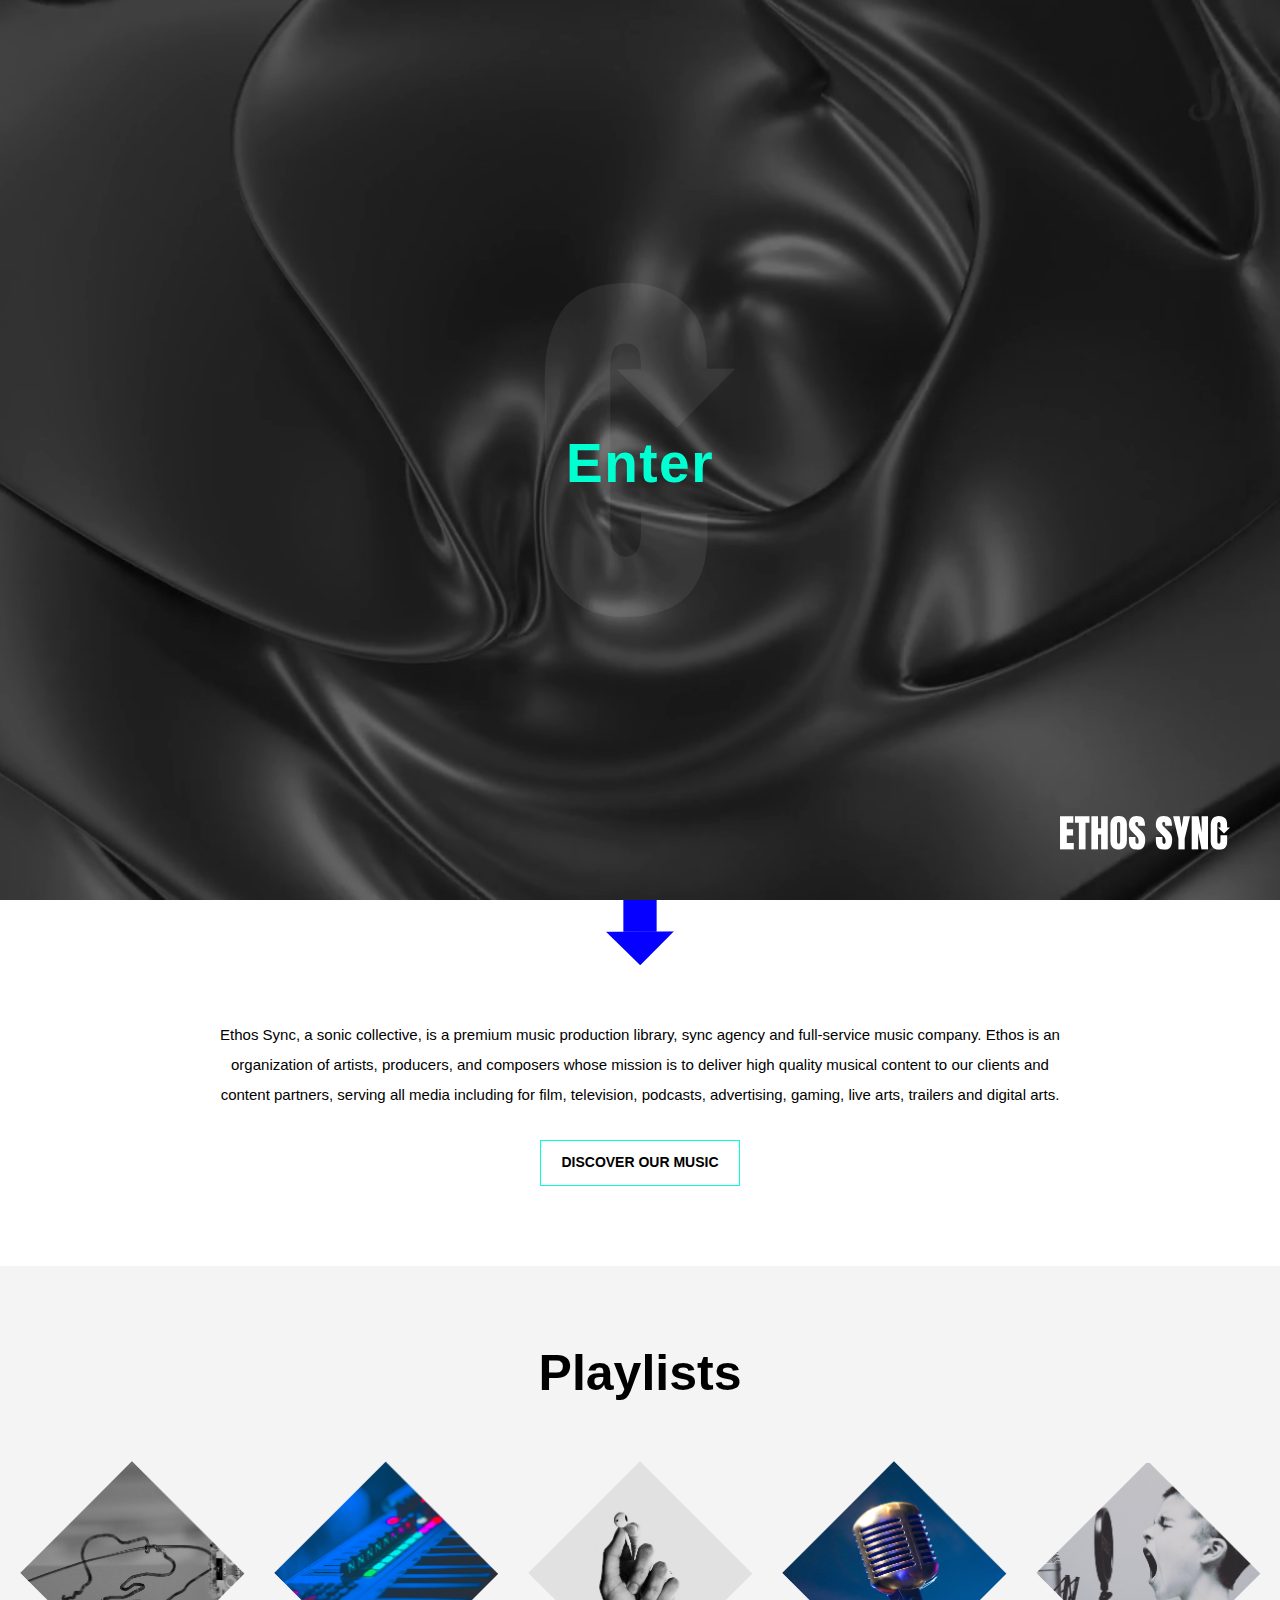
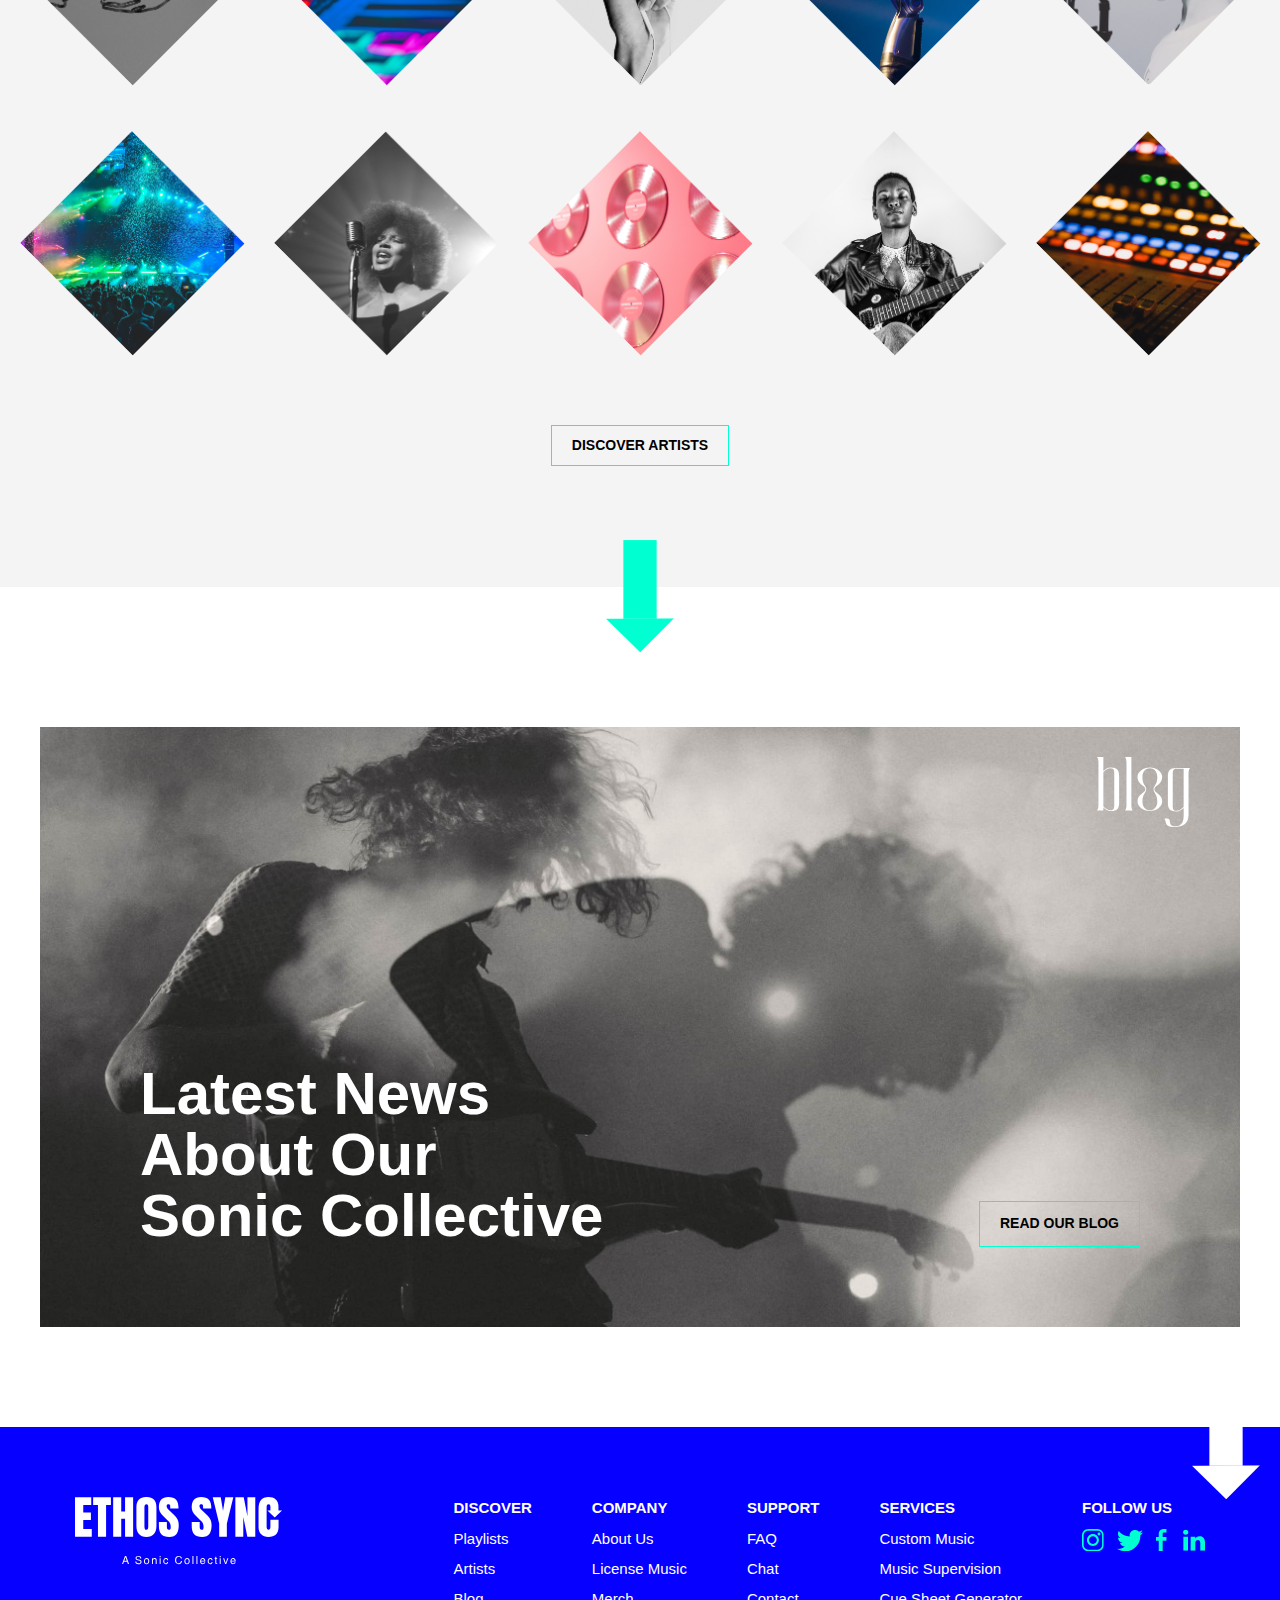
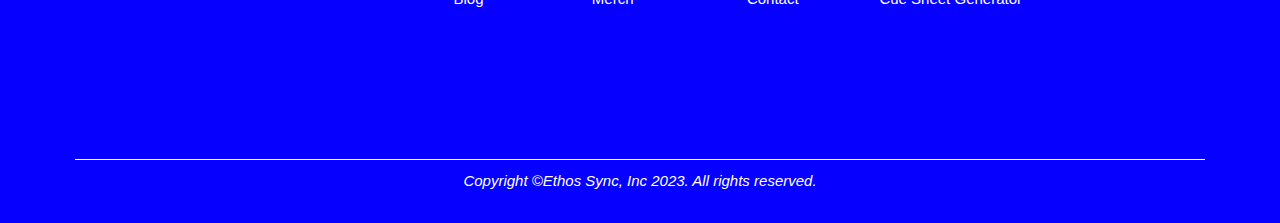
==== index.html @ 013b183b "links" ====
<!DOCTYPE html>
<html lang="en">
<head>
  <meta charset="UTF-8">
  <meta http-equiv="X-UA-Compatible" content="IE=edge">
  <meta name="viewport" content="width=device-width, initial-scale=1.0">
  <link rel="stylesheet" href="/styles/css/main.css">
  <title>Ethos Sync</title>
</head>
<body class="home">
  <div id="introOverlay" class="intro" >
    <video class="hero--bg" autoplay muted loop poster="/assets/img/enter.jpg">
      <source src="/assets/enter.mp4" type="video/mp4">
    </video>
    <div class="intro--inner">
      <svg width="191" height="334" viewBox="0 0 191 334" fill="none" xmlns="http://www.w3.org/2000/svg">
        <path d="M96.5338 248.855C96.5338 265.487 91.4174 273.704 81.1613 273.704C76.0449 273.704 72.2018 271.754 69.6553 267.831C67.0854 263.92 65.8004 257.548 65.8004 248.936V84.3444C65.8004 76.5216 66.8868 70.5559 69.0478 66.4356C71.2205 62.4313 75.5543 60.377 81.1613 60.377C86.7683 60.377 90.8333 62.234 93.0995 65.7624C95.354 69.2792 96.5455 75.8368 96.5455 85.2265V86.2828L72.2134 86.4685L131.998 145L161.499 115.293L191 85.5864L162.252 85.7953V77.1948C162.252 52.2524 154.87 33.0669 139.988 19.8471C125.094 6.65052 105.493 0 81.1613 0C53.1847 0 32.6958 8.31025 19.6011 24.8495C6.49477 41.3887 0 65.9597 0 98.5391V249.83C0 276.06 7.27741 296.604 21.7622 311.681V311.483C36.2469 326.456 55.4509 334 79.5843 334C135.245 334 163.023 306.504 163.023 251.501V230.5H96.5338V248.855Z" fill="white" fill-opacity="0.07"/>
        </svg>

      <button id="enter" role="button" tabindex="0">Enter</button>
    </div>
    <svg class="overlay--logo" width="523" height="104" viewBox="0 0 523 104" fill="none" xmlns="http://www.w3.org/2000/svg">
      <g clip-path="url(#clip0_8_4)">
      <path d="M523 35.0117L504.687 53.4918L486.13 35.2857" fill="white"/>
      <path d="M0 103.026V0.943848H41.0586V20.6722H20.8809V40.5223H40.2025V59.7635H20.8809V83.1757H42.3732V103.026H0Z" fill="white"/>
      <path d="M57.9956 103.026V20.5504H45.8279V0.943848H90.708V20.5504H78.5402V103.026H58.0262H57.9956Z" fill="white"/>
      <path d="M96.4249 103.026V0.943848H116.817V37.4169H126.477V0.943848H146.869V103.026H126.477V56.6886H116.817V103.026H96.4249Z" fill="white"/>
      <path d="M161.575 96.4497C157.264 91.4263 155.124 84.3326 155.124 75.2296V26.6089C155.124 17.8104 157.264 11.1734 161.575 6.69794C165.885 2.22253 172.153 -0.0303955 180.438 -0.0303955C188.723 -0.0303955 194.99 2.22253 199.301 6.69794C203.611 11.1734 205.751 17.8104 205.751 26.6089V75.2296C205.751 84.4239 203.611 91.5176 199.301 96.5106C194.99 101.504 188.723 104 180.438 104C172.153 104 165.885 101.473 161.575 96.4497ZM184.137 82.8408C184.779 81.2577 185.085 79.0352 185.085 76.1733V26.2741C185.085 24.0516 184.779 22.2553 184.198 20.8548C183.617 19.4544 182.394 18.7846 180.56 18.7846C177.136 18.7846 175.424 21.3724 175.424 26.5176V76.3256C175.424 79.2483 175.791 81.4708 176.494 82.993C177.197 84.5153 178.512 85.2459 180.438 85.2459C182.364 85.2459 183.495 84.4544 184.137 82.8712V82.8408Z" fill="white"/>
      <path d="M218.133 97.089C214.006 92.4918 211.927 85.0937 211.927 74.8642V64.8782H232.105V77.6042C232.105 82.6885 233.725 85.2155 236.996 85.2155C238.831 85.2155 240.115 84.6674 240.818 83.6019C241.521 82.5363 241.888 80.7401 241.888 78.1827C241.888 74.8642 241.49 72.0937 240.696 69.9321C239.901 67.74 238.892 65.9438 237.638 64.452C236.415 62.9906 234.184 60.7073 231.004 57.6323L222.169 48.8337C215.321 42.1663 211.896 34.7986 211.896 26.7307C211.896 18.0234 213.914 11.3864 217.919 6.81967C221.924 2.25293 227.794 0 235.529 0C244.762 0 251.396 2.4356 255.462 7.30679C259.528 12.178 261.546 19.8197 261.546 30.171H240.665L240.543 23.1686C240.543 21.829 240.176 20.7635 239.412 19.9719C238.647 19.1803 237.608 18.7845 236.263 18.7845C234.673 18.7845 233.481 19.2108 232.686 20.0937C231.891 20.9766 231.493 22.1639 231.493 23.6557C231.493 26.9742 233.389 30.4145 237.21 34.007L249.134 45.4239C251.916 48.103 254.239 50.6604 256.043 53.096C257.847 55.5316 259.345 58.363 260.445 61.6511C261.546 64.9391 262.127 68.8361 262.127 73.3419C262.127 83.4192 260.292 91.0304 256.593 96.2061C252.894 101.382 246.779 104 238.28 104C228.986 104 222.26 101.717 218.103 97.1194L218.133 97.089Z" fill="white"/>
      <path d="M301.076 97.089C296.949 92.4918 294.87 85.0937 294.87 74.8642V64.8782H315.047V77.6042C315.047 82.6885 316.668 85.2155 319.939 85.2155C321.773 85.2155 323.057 84.6674 323.76 83.6019C324.464 82.5363 324.831 80.7401 324.831 78.1827C324.831 74.8642 324.433 72.0937 323.638 69.9321C322.843 67.74 321.834 65.9438 320.581 64.452C319.358 62.9906 317.126 60.7073 313.947 57.6323L305.111 48.8337C298.263 42.1663 294.839 34.7986 294.839 26.7307C294.839 18.0234 296.857 11.3864 300.862 6.81967C304.867 2.25293 310.737 0 318.471 0C327.704 0 334.338 2.4356 338.405 7.30679C342.471 12.178 344.488 19.8197 344.488 30.171H323.608L323.485 23.1686C323.485 21.829 323.118 20.7635 322.354 19.9719C321.59 19.1803 320.55 18.7845 319.205 18.7845C317.615 18.7845 316.423 19.2108 315.628 20.0937C314.833 20.9766 314.436 22.1639 314.436 23.6557C314.436 26.9742 316.331 30.4145 320.153 34.007L332.076 45.4239C334.858 48.103 337.182 50.6604 338.985 53.096C340.789 55.5316 342.287 58.363 343.388 61.6511C344.488 64.9391 345.069 68.8361 345.069 73.3419C345.069 83.4192 343.235 91.0304 339.536 96.2061C335.837 101.382 329.722 104 321.223 104C311.929 104 305.203 101.717 301.045 97.1194L301.076 97.089Z" fill="white"/>
      <path d="M364.33 103.026V69.3841L347.974 0.943848H368.274L373.991 35.5293L379.708 0.943848H400.008L383.651 69.3841V103.026H364.33Z" fill="white"/>
      <path d="M405.144 103.026V0.943848H426.269L435.686 49.7776V0.943848H455.496V103.026H435.441L425.169 51.9087V103.026H405.113H405.144Z" fill="white"/>
      <path d="M470.477 96.9672C465.983 92.2787 463.72 85.8853 463.72 77.726V30.6581C463.72 20.5199 465.738 12.8782 469.804 7.73302C473.87 2.58782 480.229 0 488.912 0C496.463 0 502.547 2.07026 507.164 6.18033C511.78 10.2904 514.073 16.2576 514.073 24.0211V41.6183H493.681V26.5176C493.681 23.5949 493.314 21.555 492.611 20.459C491.908 19.363 490.655 18.7845 488.912 18.7845C487.169 18.7845 485.824 19.4239 485.152 20.6721C484.479 21.9508 484.143 23.808 484.143 26.2436V77.452C484.143 80.1312 484.54 82.1101 485.335 83.3279C486.13 84.5457 487.322 85.1546 488.912 85.1546C492.091 85.1546 493.681 82.5972 493.681 77.4216V59.0023H514.317V78.2436C514.317 95.3536 505.696 103.909 488.423 103.909C480.933 103.909 474.971 101.564 470.477 96.9063V96.9672Z" fill="white"/>
      </g>
      <defs>
      <clipPath id="clip0_8_4">
      <rect width="523" height="104" fill="white"/>
      </clipPath>
      </defs>
    </svg>
  </div>
  <header>
    <div class="header--inner">
      <div class="nav--wrap">
        <div class="nav--left">
          <div class="logo">
            <a href="/" class="home--link">
              <svg width="151" height="30" viewBox="0 0 151 30" fill="none" xmlns="http://www.w3.org/2000/svg">
                <g clip-path="url(#clip0_1_16)">
                <path d="M151 10.0995L145.713 15.4303L140.355 10.1785" fill="white"/>
                <path d="M0 29.7189V0.272217H11.8544V5.96308H6.0287V11.6891H11.6072V17.2394H6.0287V23.9929H12.2339V29.7189H0Z" fill="white"/>
                <path d="M16.7444 29.7189V5.92796H13.2314V0.272217H26.1891V5.92796H22.6761V29.7189H16.7533H16.7444Z" fill="white"/>
                <path d="M27.8397 29.7189V0.272217H33.7272V10.7933H36.5165V0.272217H42.4039V29.7189H36.5165V16.3524H33.7272V29.7189H27.8397Z" fill="white"/>
                <path d="M46.6496 27.822C45.405 26.3729 44.7872 24.3267 44.7872 21.7008V7.67564C44.7872 5.13758 45.405 3.22306 46.6496 1.93208C47.8942 0.641094 49.7037 -0.00878906 52.0958 -0.00878906C54.4878 -0.00878906 56.2973 0.641094 57.5419 1.93208C58.7865 3.22306 59.4043 5.13758 59.4043 7.67564V21.7008C59.4043 24.353 58.7865 26.3993 57.5419 27.8396C56.2973 29.2799 54.4878 30 52.0958 30C49.7037 30 47.8942 29.2711 46.6496 27.822ZM53.1638 23.8964C53.3492 23.4397 53.4374 22.7986 53.4374 21.9731V7.57903C53.4374 6.93793 53.3492 6.41978 53.1815 6.0158C53.0137 5.61182 52.6607 5.41861 52.1311 5.41861C51.1425 5.41861 50.6482 6.1651 50.6482 7.64929V22.017C50.6482 22.8601 50.7541 23.5012 50.9571 23.9403C51.1601 24.3794 51.5397 24.5902 52.0958 24.5902C52.6518 24.5902 52.9784 24.3618 53.1638 23.9051V23.8964Z" fill="white"/>
                <path d="M62.9792 28.0064C61.7876 26.6803 61.1874 24.5463 61.1874 21.5954V18.7149H67.013V22.3858C67.013 23.8525 67.4809 24.5814 68.4253 24.5814C68.9549 24.5814 69.3257 24.4233 69.5287 24.1159C69.7317 23.8085 69.8376 23.2904 69.8376 22.5527C69.8376 21.5954 69.7229 20.7963 69.4934 20.1727C69.2639 19.5404 68.9726 19.0222 68.6107 18.5919C68.2576 18.1704 67.6133 17.5117 66.6953 16.6247L64.1443 14.0867C62.1671 12.1634 61.1785 10.0381 61.1785 7.71077C61.1785 5.19906 61.7611 3.28454 62.9174 1.96721C64.0737 0.649883 65.7685 0 68.0016 0C70.6673 0 72.5827 0.702576 73.7567 2.10773C74.9307 3.51288 75.5132 5.71721 75.5132 8.70316H69.4845L69.4492 6.68326C69.4492 6.29684 69.3433 5.98946 69.1226 5.76112C68.902 5.53279 68.6019 5.41862 68.2135 5.41862C67.7545 5.41862 67.4102 5.54157 67.1808 5.79625C66.9513 6.05094 66.8365 6.39344 66.8365 6.82377C66.8365 7.78103 67.3838 8.77342 68.4871 9.80972L71.9296 13.103C72.7328 13.8759 73.4036 14.6136 73.9244 15.3162C74.4452 16.0187 74.8777 16.8355 75.1955 17.784C75.5132 18.7324 75.681 19.8566 75.681 21.1563C75.681 24.0632 75.1513 26.2588 74.0833 27.7518C73.0153 29.2447 71.2499 30 68.7961 30C66.1127 30 64.1708 29.3413 62.9704 28.0152L62.9792 28.0064Z" fill="white"/>
                <path d="M86.9263 28.0064C85.7347 26.6803 85.1344 24.5463 85.1344 21.5954V18.7149H90.9601V22.3858C90.9601 23.8525 91.4279 24.5814 92.3724 24.5814C92.902 24.5814 93.2727 24.4233 93.4758 24.1159C93.6788 23.8085 93.7847 23.2904 93.7847 22.5527C93.7847 21.5954 93.6699 20.7963 93.4404 20.1727C93.211 19.5404 92.9197 19.0222 92.5578 18.5919C92.2047 18.1704 91.5603 17.5117 90.6424 16.6247L88.0914 14.0867C86.1142 12.1634 85.1256 10.0381 85.1256 7.71077C85.1256 5.19906 85.7082 3.28454 86.8645 1.96721C88.0208 0.649883 89.7155 0 91.9487 0C94.6144 0 96.5298 0.702576 97.7038 2.10773C98.8778 3.51288 99.4603 5.71721 99.4603 8.70316H93.4316L93.3963 6.68326C93.3963 6.29684 93.2904 5.98946 93.0697 5.76112C92.8491 5.53279 92.5489 5.41862 92.1606 5.41862C91.7016 5.41862 91.3573 5.54157 91.1278 5.79625C90.8983 6.05094 90.7836 6.39344 90.7836 6.82377C90.7836 7.78103 91.3308 8.77342 92.4342 9.80972L95.8766 13.103C96.6799 13.8759 97.3507 14.6136 97.8715 15.3162C98.3923 16.0187 98.8248 16.8355 99.1426 17.784C99.4603 18.7324 99.628 19.8566 99.628 21.1563C99.628 24.0632 99.0984 26.2588 98.0304 27.7518C96.9623 29.2447 95.197 30 92.7431 30C90.0598 30 88.1179 29.3413 86.9174 28.0152L86.9263 28.0064Z" fill="white"/>
                <path d="M105.189 29.7189V20.0146L100.467 0.272217H106.328L107.978 10.2488L109.629 0.272217H115.49L110.767 20.0146V29.7189H105.189Z" fill="white"/>
                <path d="M116.973 29.7189V0.272217H123.072L125.791 14.3589V0.272217H131.51V29.7189H125.72L122.754 14.9736V29.7189H116.964H116.973Z" fill="white"/>
                <path d="M135.836 27.9713C134.538 26.6189 133.885 24.7746 133.885 22.421V8.84368C133.885 5.9192 134.467 3.71487 135.641 2.23068C136.815 0.746487 138.651 0 141.158 0C143.338 0 145.095 0.59719 146.428 1.78279C147.761 2.96838 148.423 4.6897 148.423 6.92916V12.0053H142.535V7.6493C142.535 6.80621 142.429 6.2178 142.226 5.90164C142.023 5.58548 141.661 5.41862 141.158 5.41862C140.655 5.41862 140.267 5.60304 140.072 5.96311C139.878 6.33197 139.781 6.86768 139.781 7.57026V22.3419C139.781 23.1148 139.896 23.6856 140.125 24.0369C140.355 24.3882 140.699 24.5638 141.158 24.5638C142.076 24.5638 142.535 23.8261 142.535 22.3331V17.0199H148.493V22.5703C148.493 27.5059 146.004 29.9737 141.017 29.9737C138.854 29.9737 137.133 29.2974 135.836 27.9537V27.9713Z" fill="white"/>
                </g>
                <defs>
                <clipPath id="clip0_1_16">
                <rect width="151" height="30" fill="white"/>
                </clipPath>
                </defs>
              </svg>
            </a>
              
          </div>
          <div class="nav--items">
            <ul>
              <li>
                <a href="javascript:void(0)" class="nav--search">
                  <svg width="14" height="15" viewBox="0 0 14 15" fill="none" xmlns="http://www.w3.org/2000/svg">
                    <circle cx="5.12263" cy="5.12263" r="4.62263" stroke="#00FFD1" stroke-linecap="round"/>
                    <path d="M13.0679 13.9228C13.2603 14.1209 13.5768 14.1254 13.7749 13.933C13.973 13.7406 13.9775 13.424 13.7851 13.226L13.0679 13.9228ZM8.02385 8.73085L13.0679 13.9228L13.7851 13.226L8.7411 8.03404L8.02385 8.73085Z" fill="#00FFD1"/>
                  </svg>  
                  Search Music
                </a>
              </li>
              <li>
                <a href="/about.html" >What We Do</a>
              </li>
              <li>
                <a href="/">License</a>
              </li>
            </ul>
        </div>

        </div>
        <div class="nav-right">
          <div class="nav--items">
            <ul>
              <li>
                <a href="/">Blog</a>
              </li>
              <li>
                <a href="/">Contact</a>
              </li>
              <li>
                <a href="/" class="btn--outline">Login / Register</a>
              </li>
            </ul>
          </div>
        </div>
      </div>
    </div>
  </header>
  <main>
    <section class="hero--container">
      <div class="hero--inner">
        <!-- <div class="hero--bg" style="background: url('/assets/img/hero.jpg');"></div> -->
        <video id="heroBg"class="hero--bg" autoplay muted loop poster="/assets/img/hero.jpg">
          <source src="/assets/homepage.mp4" type="video/mp4">
        </video>
        <div class="hero--content">
          <div class="hc--center">
            <h1>
              <svg width="753" height="146" viewBox="0 0 753 146" fill="none" xmlns="http://www.w3.org/2000/svg">
                <g clip-path="url(#clip0_1_27)">
                <path d="M753 49.151L726.634 75.0942L699.915 49.5357" fill="#00FFD1"/>
                <path d="M0 144.632V1.32495H59.1149V29.0205H30.0637V56.887H57.8824V83.8987H30.0637V116.766H61.0077V144.632H0Z" fill="#00FFD1"/>
                <path d="M83.5004 144.632V28.8495H65.9816V1.32495H130.599V28.8495H113.08V144.632H83.5444H83.5004Z" fill="#00FFD1"/>
                <path d="M138.83 144.632V1.32495H168.189V52.5275H182.099V1.32495H211.458V144.632H182.099V79.582H168.189V144.632H138.83Z" fill="#00FFD1"/>
                <path d="M232.63 135.4C226.424 128.348 223.343 118.39 223.343 105.611V37.3548C223.343 25.0029 226.424 15.6856 232.63 9.40283C238.837 3.12004 247.86 -0.0427246 259.789 -0.0427246C271.717 -0.0427246 280.741 3.12004 286.947 9.40283C293.154 15.6856 296.235 25.0029 296.235 37.3548V105.611C296.235 118.518 293.154 128.477 286.947 135.486C280.741 142.495 271.717 146 259.789 146C247.86 146 238.837 142.453 232.63 135.4ZM265.115 116.296C266.039 114.073 266.479 110.953 266.479 106.936V36.8847C266.479 33.7647 266.039 31.243 265.203 29.2769C264.366 27.3109 262.606 26.3706 259.965 26.3706C255.035 26.3706 252.57 30.0035 252.57 37.2266V107.149C252.57 111.252 253.098 114.372 254.111 116.509C255.123 118.646 257.016 119.672 259.789 119.672C262.562 119.672 264.19 118.561 265.115 116.338V116.296Z" fill="#00FFD1"/>
                <path d="M314.062 136.298C308.119 129.844 305.126 119.458 305.126 105.098V91.079H334.178V108.944C334.178 116.082 336.51 119.629 341.22 119.629C343.861 119.629 345.71 118.86 346.722 117.364C347.735 115.868 348.263 113.347 348.263 109.756C348.263 105.098 347.691 101.208 346.546 98.1739C345.402 95.0966 343.949 92.5749 342.145 90.4807C340.384 88.4292 337.171 85.2237 332.593 80.9069L319.872 68.555C310.012 59.195 305.082 48.8519 305.082 37.5258C305.082 25.3021 307.987 15.9848 313.754 9.57377C319.52 3.16276 327.971 0 339.107 0C352.401 0 361.952 3.4192 367.807 10.2576C373.661 17.096 376.566 27.8238 376.566 42.3554H346.502L346.326 32.5252C346.326 30.6446 345.798 29.1487 344.698 28.0375C343.597 26.9262 342.101 26.3706 340.164 26.3706C337.875 26.3706 336.158 26.969 335.014 28.2084C333.869 29.4479 333.297 31.1148 333.297 33.209C333.297 37.8677 336.026 42.6973 341.528 47.7406L358.695 63.7682C362.701 67.5293 366.046 71.1194 368.643 74.5387C371.24 77.9579 373.397 81.9327 374.981 86.5486C376.566 91.1645 377.402 96.6353 377.402 102.961C377.402 117.108 374.761 127.793 369.435 135.059C364.109 142.324 355.306 146 343.069 146C329.688 146 320.004 142.795 314.018 136.341L314.062 136.298Z" fill="#00FFD1"/>
                <path d="M433.48 136.298C427.538 129.844 424.545 119.458 424.545 105.098V91.079H453.596V108.944C453.596 116.082 455.929 119.629 460.639 119.629C463.28 119.629 465.128 118.86 466.141 117.364C467.153 115.868 467.681 113.347 467.681 109.756C467.681 105.098 467.109 101.208 465.965 98.1739C464.82 95.0966 463.368 92.5749 461.563 90.4807C459.802 88.4292 456.589 85.2237 452.011 80.9069L439.29 68.555C429.43 59.195 424.501 48.8519 424.501 37.5258C424.501 25.3021 427.406 15.9848 433.172 9.57377C438.938 3.16276 447.389 0 458.526 0C471.819 0 481.371 3.4192 487.225 10.2576C493.079 17.096 495.984 27.8238 495.984 42.3554H465.921L465.745 32.5252C465.745 30.6446 465.216 29.1487 464.116 28.0375C463.016 26.9262 461.519 26.3706 459.582 26.3706C457.293 26.3706 455.577 26.969 454.432 28.2084C453.288 29.4479 452.716 31.1148 452.716 33.209C452.716 37.8677 455.445 42.6973 460.947 47.7406L478.113 63.7682C482.119 67.5293 485.464 71.1194 488.061 74.5387C490.658 77.9579 492.815 81.9327 494.4 86.5486C495.984 91.1645 496.821 96.6353 496.821 102.961C496.821 117.108 494.18 127.793 488.854 135.059C483.527 142.324 474.724 146 462.487 146C449.106 146 439.422 142.795 433.436 136.341L433.48 136.298Z" fill="#00FFD1"/>
                <path d="M524.551 144.632V97.4046L501.002 1.32495H530.23L538.461 49.8777L546.692 1.32495H575.919L552.37 97.4046V144.632H524.551Z" fill="#00FFD1"/>
                <path d="M583.314 144.632V1.32495H613.73L627.287 69.88V1.32495H655.81V144.632H626.935L612.145 72.8718V144.632H583.27H583.314Z" fill="#00FFD1"/>
                <path d="M677.379 136.127C670.908 129.545 667.651 120.57 667.651 109.115V43.0392C667.651 28.8068 670.556 18.079 676.41 10.856C682.264 3.6329 691.42 0 703.921 0C714.793 0 723.552 2.90632 730.199 8.67623C736.846 14.4461 740.147 22.8232 740.147 33.7219V58.4256H710.787V37.2266C710.787 33.1235 710.259 30.26 709.247 28.7213C708.235 27.1827 706.43 26.3706 703.921 26.3706C701.412 26.3706 699.475 27.2681 698.507 29.0205C697.538 30.8156 697.054 33.4227 697.054 36.8419V108.731C697.054 112.492 697.626 115.27 698.771 116.98C699.915 118.689 701.632 119.544 703.921 119.544C708.499 119.544 710.787 115.954 710.787 108.688V82.8302H740.499V109.842C740.499 133.862 728.086 145.872 703.217 145.872C692.432 145.872 683.849 142.581 677.379 136.042V136.127Z" fill="#00FFD1"/>
                </g>
                <defs>
                <clipPath id="clip0_1_27">
                <rect width="753" height="146" fill="white"/>
                </clipPath>
                </defs>
                </svg>
            </h1>
              <div class="subtitle">
                <p>A Sonic Collective</p>
              </div>


          </div>
          <div class="hc--btns">
            <a href="javascript:void(0)" class="btn--outline">Login</a>
            <a href="javascript:void(0)" class="btn--outline">Register</a>
            <a href="/discover.html" class="btn--outline">Browse</a>
          </div>
          <div class="arrow--down">
            <svg width="68" height="113" viewBox="0 0 68 113" fill="none" xmlns="http://www.w3.org/2000/svg">
              <g clip-path="url(#clip0_1_66)">
              <path d="M68 78.2244L34.231 112.224L-8.01943e-05 78.7141" fill="#0500FF"/>
              </g>
              <rect x="50.6383" y="78.8034" width="33.2766" height="78.7287" transform="rotate(-180 50.6383 78.8034)" fill="#0500FF"/>
              <defs>
              <clipPath id="clip0_1_66">
              <rect width="68.0001" height="34" fill="white" transform="translate(-8.01086e-05 78.2244)"/>
              </clipPath>
              </defs>
            </svg>
              
          </div>
            
        </div>
      </div>
    </section>
    <section class="h--intro">
      <div class="intro--wrap">
        <p>Ethos Sync, a sonic collective, is a premium music production library, sync agency and full-service music company. Ethos is an organization of artists, producers, and composers whose mission is to deliver high quality musical content to our clients and content partners, serving all media including for film, television, podcasts, advertising, gaming, live arts, trailers and digital arts.</p>
        <a href="/discover.html" class="btn--blk">Discover Our Music</a>
      </div>
    </section>
    <section class="h--playlist">
      <div class="playlist--wrap">
        <h2>
          Playlists
        </h2>
        <div class="pl--picker">
          <div class="picker--inner">

            <div class="pl--card">
              <div class="pl--clip" style="background-image: url('/assets/img/playlist-covers/pl--cover-1.png');">
              </div>
              <a href="javascript:void(0)" class="overlay--link">
                <div class="overlay">
                  <div class="overlay-content">
                    <h3>Acoustic</h3>
                  </div>
                </div>
              </a>
            </div>

            <div class="pl--card">
              <div class="pl--clip" style="background-image: url('/assets/img/playlist-covers/pl--cover-2.png');">
              </div>
              <a href="javascript:void(0)" class="overlay--link">
                <div class="overlay">
                  <div class="overlay-content">
                    <h3>Brands & Advertising</h3>
                  </div>
                </div>
              </a>
            </div>

            <div class="pl--card">
              <div class="pl--clip" style="background-image: url('/assets/img/playlist-covers/pl--cover-3.png');">
              </div>
              <a href="javascript:void(0)" class="overlay--link">
                <div class="overlay">
                  <div class="overlay-content">
                    <h3>Latin</h3>
                  </div>
                </div>
              </a>
            </div>

            <div class="pl--card">
              <div class="pl--clip" style="background-image: url('/assets/img/playlist-covers/pl--cover-4.png');">
              </div>
              <a href="javascript:void(0)" class="overlay--link">
                <div class="overlay">
                  <div class="overlay-content">
                    <h3>Hip-Hop</h3>
                  </div>
                </div>
              </a>
            </div>

            <div class="pl--card">
              <div class="pl--clip" style="background-image: url('/assets/img/playlist-covers/pl--cover-5.png');">
              </div>
              <a href="javascript:void(0)" class="overlay--link">
                <div class="overlay">
                  <div class="overlay-content">
                    <h3>Americana</h3>
                  </div>
                </div>
              </a>
            </div>

            <div class="pl--card">
              <div class="pl--clip" style="background-image: url('/assets/img/playlist-covers/pl--cover-6.png');">
              </div>
              <a href="javascript:void(0)" class="overlay--link">
                <div class="overlay">
                  <div class="overlay-content">
                    <h3>Pop Vocal</h3>
                  </div>
                </div>
              </a>
            </div>

            <div class="pl--card">
              <div class="pl--clip" style="background-image: url('/assets/img/playlist-covers/pl--cover-7.png');">
              </div>
              <a href="javascript:void(0)" class="overlay--link">
                <div class="overlay">
                  <div class="overlay-content">
                    <h3>Ambient</h3>
                  </div>
                </div>
              </a>
            </div>

            <div class="pl--card">
              <div class="pl--clip" style="background-image: url('/assets/img/playlist-covers/pl--cover-8.png');">
              </div>
              <a href="javascript:void(0)" class="overlay--link">
                <div class="overlay">
                  <div class="overlay-content">
                    <h3>Indie Folk</h3>
                  </div>
                </div>
              </a>
            </div>

            <div class="pl--card">
              <div class="pl--clip" style="background-image: url('/assets/img/playlist-covers/pl--cover-9.png');">
              </div>
              <a href="javascript:void(0)" class="overlay--link">
                <div class="overlay">
                  <div class="overlay-content">
                    <h3>Caribbean Contemporary</h3>
                  </div>
                </div>
              </a>
            </div>

            <div class="pl--card">
              <div class="pl--clip" style="background-image: url('/assets/img/playlist-covers/pl--cover-10.png');">
              </div>
              <a href="javascript:void(0)" class="overlay--link">
                <div class="overlay">
                  <div class="overlay-content">
                    <h3>Life Is Good Music</h3>
                  </div>
                </div>
              </a>
            </div>

          </div>
        </div>
        <div class="pl--browse">
          <a href="/discover.html" class="btn--blk">Discover Artists</a>
        </div>
      </div>
      <div class="arrow--down">
        <svg width="68" height="113" viewBox="0 0 68 113" fill="none" xmlns="http://www.w3.org/2000/svg">
          <g clip-path="url(#clip0_1_71)">
          <path d="M68 78.2244L34.231 112.224L-8.01943e-05 78.7141" fill="#00FFD1"/>
          </g>
          <rect x="50.6383" y="78.8034" width="33.2766" height="78.7287" transform="rotate(-180 50.6383 78.8034)" fill="#00FFD1"/>
          <defs>
          <clipPath id="clip0_1_71">
          <rect width="68.0001" height="34" fill="white" transform="translate(-8.01086e-05 78.2244)"/>
          </clipPath>
          </defs>
        </svg>
      </div>
        
    </section>
    <section class="h--blog">

    
        <div class="blog--container" style="background: url(/assets/img/blog.jpg);">
          <svg class="blog--motif" width="93" height="70" viewBox="0 0 93 70" fill="none" xmlns="http://www.w3.org/2000/svg">
            <g clip-path="url(#clip0_1_121)">
            <path d="M22.1387 19.2423V45.3799C22.1387 50.8609 20.5636 54.0728 13.5864 54.0728C10.878 54.0728 8.22839 52.2458 6.35897 50.5662V53.6014H0C1.32479 52.5258 1.45726 48.6066 1.45726 47.531V6.0703C1.45726 4.99474 1.32479 1.07556 0 0H6.35897V14.0707C8.22839 12.3763 10.878 10.5641 13.5864 10.5641C20.5636 10.5641 22.1387 13.776 22.1387 19.257V19.2423ZM17.2517 47.0006V17.6363C17.2517 14.1444 17.3989 11.345 13.5864 11.345C10.7749 11.345 8.11064 13.4224 6.35897 15.1758V49.4464C8.11064 51.1998 10.7896 53.2919 13.5864 53.2919C17.3841 53.2919 17.2517 50.5073 17.2517 47.0006Z" fill="white"/>
            <path d="M29.4838 47.531V6.0703C29.4838 4.99474 29.3513 1.07556 28.0118 0H34.3708V47.531C34.3708 49.7706 34.5033 52.5258 35.8281 53.6013H28.0118C29.3366 52.5258 29.4838 48.6066 29.4838 47.531Z" fill="white"/>
            <path d="M65.1942 44.5843C65.1942 49.9179 59.2327 54.0728 52.859 54.0728C46.4853 54.0728 40.5237 49.9179 40.5237 44.5843C40.5237 36.4955 48.4136 36.3776 48.4136 32.3111C48.4136 28.2446 40.5237 28.112 40.5237 20.0379C40.5237 14.7043 46.4853 10.5494 52.859 10.5494C59.2327 10.5494 65.1942 14.7043 65.1942 20.0379C65.1942 28.1267 57.3044 28.2446 57.3044 32.3111C57.3044 36.3776 65.1942 36.4955 65.1942 44.5843ZM60.3072 44.7317C60.3072 36.3776 56.5242 36.4808 56.5242 32.3111C56.5242 28.1415 60.3072 28.3919 60.3072 19.8906C60.3072 14.7043 56.8775 11.3303 52.859 11.3303C48.8405 11.3303 45.4107 14.7043 45.4107 19.8906C45.4107 28.0236 49.1937 28.1267 49.1937 32.3111C49.1937 36.4955 45.4107 36.5692 45.4107 44.7317C45.4107 49.9179 48.8405 53.292 52.859 53.292C56.8775 53.292 60.3072 49.9179 60.3072 44.7317Z" fill="white"/>
            <path d="M93 11.0355C91.6752 12.1111 91.5427 16.0303 91.5427 17.1058V58.1099C91.5427 66.788 85.6989 70 77.706 70C66.1362 70 69.8162 63.3551 67.2402 61.4249H70.3903C71.5384 61.4249 72.5247 62.2648 72.7013 63.3993C73.0987 66.0661 73.084 69.2044 78.2654 69.2044C83.4468 69.2044 86.6557 66.6996 86.6557 58.2867C86.6557 57.5794 86.6557 54.8832 86.6557 51.1113C84.7863 52.7762 82.1073 54.5443 79.4283 54.5443C72.4511 54.5443 70.876 51.3323 70.876 45.8514V19.7137C70.876 14.2622 72.4363 11.0503 79.34 11.0208H93.0147L93 11.0355ZM86.641 11.8312H79.4135C75.6158 11.8312 75.7483 14.6158 75.7483 18.1225V47.4868C75.7483 50.9787 75.6011 53.7781 79.4135 53.7781C82.1809 53.7781 84.8893 51.7596 86.641 50.021C86.641 36.8785 86.641 12.9215 86.641 11.8312Z" fill="white"/>
            </g>
            <defs>
            <clipPath id="clip0_1_121">
            <rect width="93" height="70" fill="white"/>
            </clipPath>
            </defs>
          </svg>
            
          <div class="blog--inner">
            <h2>Latest News About Our Sonic Collective</h2>
            <a href="javascript:void(0)" class="btn--blk">Read Our Blog</a>

          </div>
        </div>

    </section>
  </main>
  <footer>
    <div class="footer--inner">

      <svg class="arrow--down__white" width="68" height="113" viewBox="0 0 68 113" fill="none" xmlns="http://www.w3.org/2000/svg">
        <g clip-path="url(#clip0_1_117)">
        <path d="M68 78.2245L34.2311 112.225L-6.11208e-05 78.7141" fill="white"/>
        </g>
        <rect x="50.6383" y="78.8035" width="33.2766" height="78.7287" transform="rotate(-180 50.6383 78.8035)" fill="white"/>
        <defs>
        <clipPath id="clip0_1_117">
        <rect width="68.0001" height="34" fill="white" transform="translate(-6.10352e-05 78.2245)"/>
        </clipPath>
        </defs>
      </svg>

      <div class="logo">
        <a href="/" class="f--logo">
          <svg width="207" height="71" viewBox="0 0 207 71" fill="none" xmlns="http://www.w3.org/2000/svg">
            <g clip-path="url(#clip0_47_5)">
            <path d="M207 13.4661L199.752 20.5738L192.407 13.5715" fill="white"/>
            <path d="M0 39.6253V0.363037H16.2507V7.95086H8.26451V15.5855H15.9119V22.986H8.26451V31.9907H16.771V39.6253H0Z" fill="white"/>
            <path d="M22.9543 39.6253V7.90402H18.1384V0.363037H35.9016V7.90402H31.0857V39.6253H22.9664H22.9543Z" fill="white"/>
            <path d="M38.1644 39.6253V0.363037H46.2353V14.3911H50.059V0.363037H58.1299V39.6253H50.059V21.8033H46.2353V39.6253H38.1644Z" fill="white"/>
            <path d="M63.9501 37.096C62.244 35.1639 61.397 32.4356 61.397 28.9344V10.2342C61.397 6.85011 62.244 4.29741 63.9501 2.5761C65.6563 0.854792 68.1368 -0.0117188 71.416 -0.0117188C74.6952 -0.0117188 77.1758 0.854792 78.8819 2.5761C80.5881 4.29741 81.4351 6.85011 81.4351 10.2342V28.9344C81.4351 32.4707 80.5881 35.1991 78.8819 37.1194C77.1758 39.0398 74.6952 40 71.416 40C68.1368 40 65.6563 39.0281 63.9501 37.096ZM72.8802 31.8618C73.1343 31.2529 73.2553 30.3981 73.2553 29.2974V10.1054C73.2553 9.25058 73.1343 8.55971 72.9044 8.02107C72.6745 7.48243 72.1904 7.22482 71.4644 7.22482C70.1092 7.22482 69.4316 8.22013 69.4316 10.1991V29.356C69.4316 30.4801 69.5768 31.3349 69.8551 31.9204C70.1334 32.5058 70.6537 32.7869 71.416 32.7869C72.1783 32.7869 72.6261 32.4824 72.8802 31.8735V31.8618Z" fill="white"/>
            <path d="M86.3357 37.3419C84.7022 35.5738 83.8794 32.7283 83.8794 28.7939V24.9532H91.8656V29.8478C91.8656 31.8033 92.5069 32.7752 93.8016 32.7752C94.5276 32.7752 95.0358 32.5644 95.3141 32.1546C95.5924 31.7447 95.7377 31.0539 95.7377 30.0703C95.7377 28.7939 95.5804 27.7283 95.2657 26.897C94.9511 26.0539 94.5518 25.363 94.0557 24.7892C93.5717 24.2272 92.6884 23.3489 91.4299 22.1663L87.933 18.7822C85.2225 16.2178 83.8672 13.3841 83.8672 10.281C83.8672 6.93208 84.6659 4.37939 86.251 2.62295C87.8362 0.866511 90.1594 0 93.2208 0C96.8751 0 99.5008 0.936768 101.11 2.8103C102.72 4.68384 103.518 7.62295 103.518 11.6042H95.2536L95.2052 8.91101C95.2052 8.39578 95.06 7.98595 94.7575 7.6815C94.455 7.37705 94.0436 7.22482 93.5112 7.22482C92.882 7.22482 92.4101 7.38876 92.0955 7.72834C91.7809 8.06792 91.6236 8.52459 91.6236 9.09836C91.6236 10.3747 92.3738 11.6979 93.8863 13.0796L98.6054 17.4707C99.7066 18.5012 100.626 19.4848 101.34 20.4215C102.054 21.3583 102.647 22.4473 103.083 23.7119C103.518 24.9766 103.748 26.4754 103.748 28.2084C103.748 32.0843 103.022 35.0117 101.558 37.0023C100.094 38.993 97.6737 40 94.3098 40C90.6313 40 87.9693 39.1218 86.3236 37.3536L86.3357 37.3419Z" fill="white"/>
            <path d="M119.164 37.3419C117.53 35.5738 116.707 32.7283 116.707 28.7939V24.9532H124.694V29.8478C124.694 31.8033 125.335 32.7752 126.63 32.7752C127.356 32.7752 127.864 32.5644 128.142 32.1546C128.421 31.7447 128.566 31.0539 128.566 30.0703C128.566 28.7939 128.408 27.7283 128.094 26.897C127.779 26.0539 127.38 25.363 126.884 24.7892C126.4 24.2272 125.516 23.3489 124.258 22.1663L120.761 18.7822C118.051 16.2178 116.695 13.3841 116.695 10.281C116.695 6.93208 117.494 4.37939 119.079 2.62295C120.664 0.866511 122.988 0 126.049 0C129.703 0 132.329 0.936768 133.938 2.8103C135.548 4.68384 136.346 7.62295 136.346 11.6042H128.082L128.033 8.91101C128.033 8.39578 127.888 7.98595 127.586 7.6815C127.283 7.37705 126.872 7.22482 126.339 7.22482C125.71 7.22482 125.238 7.38876 124.924 7.72834C124.609 8.06792 124.452 8.52459 124.452 9.09836C124.452 10.3747 125.202 11.6979 126.714 13.0796L131.434 17.4707C132.535 18.5012 133.454 19.4848 134.168 20.4215C134.882 21.3583 135.475 22.4473 135.911 23.7119C136.346 24.9766 136.576 26.4754 136.576 28.2084C136.576 32.0843 135.85 35.0117 134.386 37.0023C132.922 38.993 130.502 40 127.138 40C123.459 40 120.797 39.1218 119.152 37.3536L119.164 37.3419Z" fill="white"/>
            <path d="M144.199 39.6253V26.6862L137.726 0.363037H145.76L148.023 13.6651L150.286 0.363037H158.32L151.847 26.6862V39.6253H144.199Z" fill="white"/>
            <path d="M160.353 39.6253V0.363037H168.715L172.441 19.1452V0.363037H180.283V39.6253H172.345L168.279 19.9649V39.6253H160.341H160.353Z" fill="white"/>
            <path d="M186.212 37.2951C184.433 35.4918 183.537 33.0328 183.537 29.8946V11.7916C183.537 7.89227 184.336 4.95316 185.945 2.97424C187.555 0.995316 190.072 0 193.508 0C196.497 0 198.905 0.796253 200.732 2.37705C202.559 3.95785 203.467 6.25293 203.467 9.23888V16.007H195.396V10.1991C195.396 9.07494 195.251 8.2904 194.972 7.86885C194.694 7.44731 194.198 7.22482 193.508 7.22482C192.818 7.22482 192.286 7.47073 192.02 7.95082C191.754 8.44262 191.62 9.15691 191.62 10.0937V29.7892C191.62 30.8197 191.778 31.5808 192.092 32.0492C192.407 32.5176 192.879 32.7518 193.508 32.7518C194.767 32.7518 195.396 31.7682 195.396 29.7775V22.6932H203.563V30.0937C203.563 36.6745 200.151 39.9649 193.315 39.9649C190.35 39.9649 187.99 39.0632 186.212 37.2717V37.2951Z" fill="white"/>
            </g>
            <path d="M51.7386 63.7666L50.5409 60.2808L49.2679 63.7666H51.7386ZM49.9823 59.1099H51.1908L54.0536 67H52.8827L52.0824 64.6367H48.9618L48.1078 67H47.0121L49.9823 59.1099ZM61.2639 64.4541C61.289 64.9017 61.3946 65.2651 61.5808 65.5444C61.9353 66.0672 62.5601 66.3286 63.4553 66.3286C63.8564 66.3286 64.2216 66.2713 64.551 66.1567C65.1884 65.9347 65.5071 65.5373 65.5071 64.9644C65.5071 64.5347 65.3728 64.2285 65.1043 64.0459C64.8321 63.8669 64.406 63.7111 63.8259 63.5786L62.7571 63.3369C62.0588 63.1794 61.5647 63.0057 61.2747 62.8159C60.7734 62.4865 60.5227 61.9941 60.5227 61.3389C60.5227 60.6299 60.768 60.048 61.2586 59.5933C61.7491 59.1385 62.4438 58.9111 63.3425 58.9111C64.1697 58.9111 64.8715 59.1117 65.448 59.5127C66.0281 59.9102 66.3181 60.5475 66.3181 61.4248H65.3137C65.26 61.0023 65.1454 60.6782 64.97 60.4526C64.6441 60.0409 64.0909 59.835 63.3103 59.835C62.6801 59.835 62.2271 59.9674 61.9514 60.2324C61.6757 60.4974 61.5378 60.8053 61.5378 61.1562C61.5378 61.543 61.699 61.8258 62.0212 62.0049C62.2325 62.1195 62.7105 62.2627 63.4553 62.4346L64.5618 62.687C65.0953 62.8088 65.5071 62.9753 65.7971 63.1865C66.2984 63.5553 66.5491 64.0907 66.5491 64.7925C66.5491 65.6662 66.2304 66.291 65.593 66.667C64.9592 67.043 64.2216 67.231 63.3801 67.231C62.399 67.231 61.6309 66.9803 61.0759 66.479C60.5209 65.9813 60.2488 65.3063 60.2595 64.4541H61.2639ZM71.5964 66.377C72.2374 66.377 72.676 66.1353 72.9123 65.6519C73.1522 65.1649 73.2722 64.6242 73.2722 64.0298C73.2722 63.4927 73.1862 63.0558 73.0144 62.7192C72.7422 62.1893 72.2732 61.9243 71.6071 61.9243C71.0163 61.9243 70.5866 62.1499 70.3181 62.6011C70.0495 63.0522 69.9153 63.5965 69.9153 64.2339C69.9153 64.8462 70.0495 65.3564 70.3181 65.7646C70.5866 66.1729 71.0127 66.377 71.5964 66.377ZM71.634 61.0811C72.3752 61.0811 73.0018 61.3281 73.5139 61.8223C74.0259 62.3164 74.282 63.0433 74.282 64.0029C74.282 64.9303 74.0564 65.6966 73.6052 66.3018C73.154 66.9069 72.454 67.2095 71.5051 67.2095C70.7138 67.2095 70.0853 66.9427 69.6198 66.4092C69.1543 65.8721 68.9216 65.1523 68.9216 64.25C68.9216 63.2832 69.1669 62.5133 69.6574 61.9404C70.148 61.3675 70.8069 61.0811 71.634 61.0811ZM76.9767 61.2476H77.8952V62.064C78.1673 61.7274 78.4556 61.4857 78.7599 61.3389C79.0643 61.1921 79.4027 61.1187 79.7751 61.1187C80.5915 61.1187 81.1429 61.4033 81.4294 61.9727C81.5869 62.2842 81.6657 62.73 81.6657 63.3101V67H80.6828V63.3745C80.6828 63.0236 80.6309 62.7407 80.527 62.5259C80.3552 62.1678 80.0436 61.9888 79.5925 61.9888C79.3633 61.9888 79.1753 62.012 79.0285 62.0586C78.7635 62.1374 78.5308 62.2949 78.3303 62.5312C78.1691 62.721 78.0635 62.918 78.0134 63.1221C77.9668 63.3226 77.9435 63.6108 77.9435 63.9868V67H76.9767V61.2476ZM84.6398 61.2744H85.6227V67H84.6398V61.2744ZM84.6398 59.1099H85.6227V60.2056H84.6398V59.1099ZM90.8473 61.0811C91.4954 61.0811 92.0217 61.2386 92.4264 61.5537C92.8346 61.8688 93.0798 62.4113 93.1622 63.1812H92.2223C92.165 62.8267 92.0343 62.533 91.8302 62.3003C91.6261 62.064 91.2984 61.9458 90.8473 61.9458C90.2314 61.9458 89.7909 62.2466 89.526 62.8481C89.3541 63.2384 89.2682 63.7201 89.2682 64.293C89.2682 64.8695 89.3899 65.3547 89.6334 65.7485C89.8769 66.1424 90.26 66.3394 90.7828 66.3394C91.1838 66.3394 91.5007 66.2176 91.7335 65.9741C91.9698 65.7271 92.1327 65.3905 92.2223 64.9644H93.1622C93.0548 65.7271 92.7862 66.2856 92.3565 66.6401C91.9268 66.991 91.3772 67.1665 90.7076 67.1665C89.9557 67.1665 89.3559 66.8926 88.9083 66.3447C88.4607 65.7933 88.2369 65.1058 88.2369 64.2822C88.2369 63.2725 88.4822 62.4865 88.9727 61.9243C89.4633 61.3621 90.0881 61.0811 90.8473 61.0811ZM103.724 58.895C104.723 58.895 105.498 59.1582 106.05 59.6846C106.601 60.2109 106.907 60.8089 106.968 61.4785H105.926C105.808 60.9701 105.572 60.5672 105.217 60.27C104.866 59.9728 104.372 59.8242 103.735 59.8242C102.958 59.8242 102.329 60.0981 101.85 60.646C101.373 61.1903 101.135 62.0264 101.135 63.1543C101.135 64.0781 101.35 64.8283 101.78 65.4048C102.213 65.9777 102.858 66.2642 103.713 66.2642C104.501 66.2642 105.101 65.9616 105.513 65.3564C105.731 65.0378 105.894 64.6188 106.001 64.0996H107.043C106.95 64.9303 106.642 65.6268 106.12 66.189C105.493 66.8657 104.648 67.2041 103.584 67.2041C102.668 67.2041 101.898 66.9266 101.275 66.3716C100.455 65.6375 100.045 64.5042 100.045 62.9717C100.045 61.8079 100.353 60.8537 100.969 60.1089C101.635 59.2996 102.553 58.895 103.724 58.895ZM112.042 66.377C112.683 66.377 113.122 66.1353 113.358 65.6519C113.598 65.1649 113.718 64.6242 113.718 64.0298C113.718 63.4927 113.632 63.0558 113.46 62.7192C113.188 62.1893 112.719 61.9243 112.053 61.9243C111.462 61.9243 111.033 62.1499 110.764 62.6011C110.496 63.0522 110.361 63.5965 110.361 64.2339C110.361 64.8462 110.496 65.3564 110.764 65.7646C111.033 66.1729 111.459 66.377 112.042 66.377ZM112.08 61.0811C112.821 61.0811 113.448 61.3281 113.96 61.8223C114.472 62.3164 114.728 63.0433 114.728 64.0029C114.728 64.9303 114.502 65.6966 114.051 66.3018C113.6 66.9069 112.9 67.2095 111.951 67.2095C111.16 67.2095 110.531 66.9427 110.066 66.4092C109.6 65.8721 109.368 65.1523 109.368 64.25C109.368 63.2832 109.613 62.5133 110.104 61.9404C110.594 61.3675 111.253 61.0811 112.08 61.0811ZM117.45 59.1099H118.416V67H117.45V59.1099ZM121.439 59.1099H122.406V67H121.439V59.1099ZM127.797 61.1187C128.205 61.1187 128.601 61.2153 128.984 61.4087C129.367 61.5985 129.659 61.8455 129.859 62.1499C130.053 62.4399 130.182 62.7783 130.246 63.165C130.303 63.43 130.332 63.8525 130.332 64.4326H126.116C126.133 65.0163 126.271 65.4854 126.529 65.8398C126.787 66.1908 127.186 66.3662 127.727 66.3662C128.232 66.3662 128.635 66.1997 128.935 65.8667C129.107 65.6733 129.229 65.4495 129.301 65.1953H130.251C130.226 65.4066 130.142 65.6429 129.999 65.9043C129.859 66.1621 129.702 66.3734 129.526 66.5381C129.233 66.8245 128.869 67.0179 128.436 67.1182C128.203 67.1755 127.94 67.2041 127.646 67.2041C126.93 67.2041 126.323 66.9445 125.826 66.4253C125.328 65.9025 125.079 65.172 125.079 64.2339C125.079 63.3101 125.33 62.5599 125.831 61.9834C126.332 61.4069 126.987 61.1187 127.797 61.1187ZM129.338 63.6646C129.299 63.2456 129.208 62.9108 129.064 62.6602C128.799 62.1947 128.357 61.9619 127.738 61.9619C127.294 61.9619 126.921 62.123 126.62 62.4453C126.32 62.764 126.16 63.1704 126.142 63.6646H129.338ZM135.283 61.0811C135.931 61.0811 136.457 61.2386 136.862 61.5537C137.27 61.8688 137.515 62.4113 137.597 63.1812H136.658C136.6 62.8267 136.47 62.533 136.265 62.3003C136.061 62.064 135.734 61.9458 135.283 61.9458C134.667 61.9458 134.226 62.2466 133.961 62.8481C133.789 63.2384 133.703 63.7201 133.703 64.293C133.703 64.8695 133.825 65.3547 134.069 65.7485C134.312 66.1424 134.695 66.3394 135.218 66.3394C135.619 66.3394 135.936 66.2176 136.169 65.9741C136.405 65.7271 136.568 65.3905 136.658 64.9644H137.597C137.49 65.7271 137.221 66.2856 136.792 66.6401C136.362 66.991 135.812 67.1665 135.143 67.1665C134.391 67.1665 133.791 66.8926 133.344 66.3447C132.896 65.7933 132.672 65.1058 132.672 64.2822C132.672 63.2725 132.917 62.4865 133.408 61.9243C133.899 61.3621 134.523 61.0811 135.283 61.0811ZM140.298 59.6416H141.275V61.2476H142.194V62.0371H141.275V65.7915C141.275 65.992 141.343 66.1263 141.479 66.1943C141.554 66.2337 141.68 66.2534 141.855 66.2534C141.902 66.2534 141.952 66.2534 142.006 66.2534C142.059 66.2498 142.122 66.2445 142.194 66.2373V67C142.083 67.0322 141.966 67.0555 141.845 67.0698C141.726 67.0841 141.597 67.0913 141.458 67.0913C141.007 67.0913 140.7 66.9767 140.539 66.7476C140.378 66.5148 140.298 66.214 140.298 65.8452V62.0371H139.519V61.2476H140.298V59.6416ZM144.706 61.2744H145.689V67H144.706V61.2744ZM144.706 59.1099H145.689V60.2056H144.706V59.1099ZM149.168 61.2476L150.704 65.9312L152.31 61.2476H153.368L151.198 67H150.167L148.045 61.2476H149.168ZM158.131 61.1187C158.539 61.1187 158.934 61.2153 159.318 61.4087C159.701 61.5985 159.993 61.8455 160.193 62.1499C160.386 62.4399 160.515 62.7783 160.58 63.165C160.637 63.43 160.666 63.8525 160.666 64.4326H156.449C156.467 65.0163 156.605 65.4854 156.863 65.8398C157.121 66.1908 157.52 66.3662 158.061 66.3662C158.566 66.3662 158.968 66.1997 159.269 65.8667C159.441 65.6733 159.563 65.4495 159.634 65.1953H160.585C160.56 65.4066 160.476 65.6429 160.333 65.9043C160.193 66.1621 160.035 66.3734 159.86 66.5381C159.566 66.8245 159.203 67.0179 158.77 67.1182C158.537 67.1755 158.274 67.2041 157.98 67.2041C157.264 67.2041 156.657 66.9445 156.159 66.4253C155.662 65.9025 155.413 65.172 155.413 64.2339C155.413 63.3101 155.663 62.5599 156.165 61.9834C156.666 61.4069 157.321 61.1187 158.131 61.1187ZM159.672 63.6646C159.633 63.2456 159.541 62.9108 159.398 62.6602C159.133 62.1947 158.691 61.9619 158.071 61.9619C157.627 61.9619 157.255 62.123 156.954 62.4453C156.653 62.764 156.494 63.1704 156.476 63.6646H159.672Z" fill="white"/>
            <defs>
            <clipPath id="clip0_47_5">
            <rect width="207" height="40" fill="white"/>
            </clipPath>
            </defs>
            </svg>
        </a>
      </div>

      <div class="f--nav">
        <div class="nav--col">
          <p class="f--title">Discover</p>
          <ul>
            <li>
              <a href="javascript:void(0)">Playlists</a>
            </li>
            <li>
              <a href="javascript:void(0)">Artists</a>
            </li>
            <li>
              <a href="javascript:void(0)">Blog</a>
            </li>
          </ul>
        </div>
        <div class="nav--col">
          <p class="f--title">Company</p>
          <ul>
            <li>
              <a href="javascript:void(0)">About Us</a>
            </li>
            <li>
              <a href="javascript:void(0)">License Music</a>
            </li>
            <li>
              <a href="javascript:void(0)">Merch</a>
            </li>
          </ul>
        </div>
        <div class="nav--col">
          <p class="f--title">Support</p>
          <ul>
            <li>
              <a href="javascript:void(0)">FAQ</a>
            </li>
            <li>
              <a href="javascript:void(0)">Chat</a>
            </li>
            <li>
              <a href="javascript:void(0)">Contact</a>
            </li>
          </ul>
        </div>
        <div class="nav--col">
          <p class="f--title">Services</p>
          <ul>
            <li>
              <a href="javascript:void(0)">Custom Music</a>
            </li>
            <li>
              <a href="javascript:void(0)">Music Supervision</a>
            </li>
            <li>
              <a href="javascript:void(0)">Cue Sheet Generator</a>
            </li>
          </ul>
        </div>
        <div class="nav--col social">
          <p class="f--title">Follow Us</p>
          <svg width="123" height="23" viewBox="0 0 123 23" fill="none" xmlns="http://www.w3.org/2000/svg">
            <g clip-path="url(#clip0_1_99)">
            <path d="M15.4347 22.3685H6.33119C2.8484 22.3685 0 19.5201 0 16.0373V6.33754C0 2.8484 2.8484 0 6.33119 0H15.4347C18.9174 0 21.7659 2.8484 21.7659 6.33119V16.031C21.7659 19.5138 18.9174 22.3622 15.4347 22.3622V22.3685ZM15.4347 20.6937C16.6717 20.6937 17.839 20.2053 18.7271 19.3235C19.6089 18.4417 20.0974 17.2744 20.0974 16.031V6.33119C20.0974 5.09414 19.6089 3.92686 18.7271 3.03872C17.8453 2.15692 16.6781 1.66844 15.4347 1.66844H6.33119C5.09414 1.66844 3.92686 2.15692 3.03872 3.03872C2.15058 3.92052 1.66844 5.08779 1.66844 6.33119V16.031C1.66844 17.268 2.15692 18.4353 3.03872 19.3235C3.92052 20.2116 5.08779 20.6937 6.33119 20.6937H15.4347Z" fill="#00FFD1"/>
            <path d="M16.9128 11.0954C16.9128 14.4069 14.2293 17.0904 10.9178 17.0904C7.60631 17.0904 4.92285 14.4069 4.92285 11.0954C4.92285 7.78392 7.60631 5.10046 10.9178 5.10046C14.2293 5.10046 16.9128 7.78392 16.9128 11.0954ZM10.8861 7.17491C8.71649 7.17491 6.95924 8.93217 6.95924 11.1018C6.95924 13.2714 8.71649 15.0286 10.8861 15.0286C13.0557 15.0286 14.813 13.2714 14.813 11.1018C14.813 8.93217 13.0557 7.17491 10.8861 7.17491Z" fill="#00FFD1"/>
            <path d="M18.429 5.01161C18.429 5.79825 17.7946 6.43263 17.0079 6.43263C16.2213 6.43263 15.5869 5.79825 15.5869 5.01161C15.5869 4.22496 16.2213 3.59058 17.0079 3.59058C17.7946 3.59058 18.429 4.22496 18.429 5.01161Z" fill="#00FFD1"/>
            </g>
            <g clip-path="url(#clip1_1_99)">
            <path d="M61.0342 3.48312C60.0699 3.90816 59.0422 4.19998 57.951 4.32686C59.0549 3.66075 59.9113 2.61401 60.311 1.35792C59.2769 1.97328 58.1287 2.41735 56.9043 2.65842C55.9274 1.61802 54.5317 0.9646 52.9901 0.9646C50.0275 0.9646 47.6232 3.36893 47.6232 6.33152C47.6232 6.75022 47.674 7.16257 47.7628 7.55589C43.303 7.33386 39.3508 5.19597 36.7054 1.95424C36.2423 2.74723 35.9822 3.66709 35.9822 4.65039C35.9822 6.50915 36.9274 8.15222 38.3675 9.11649C37.4857 9.09111 36.661 8.85004 35.9378 8.44403C35.9378 8.46307 35.9378 8.48844 35.9378 8.51382C35.9378 11.1148 37.7839 13.2781 40.2389 13.7729C39.7885 13.8934 39.3127 13.9632 38.8243 13.9632C38.4817 13.9632 38.1455 13.9315 37.8156 13.8681C38.5007 15.9996 40.48 17.5475 42.8272 17.5919C40.9939 19.032 38.6783 19.8884 36.1662 19.8884C35.7348 19.8884 35.3097 19.863 34.8847 19.8123C37.2573 21.3348 40.0803 22.2229 43.1064 22.2229C52.9711 22.2229 58.3697 14.052 58.3697 6.95957C58.3697 6.72484 58.3697 6.49646 58.3571 6.26808C59.4038 5.51316 60.3173 4.56792 61.0342 3.48946V3.48312Z" fill="#00FFD1"/>
            </g>
            <g clip-path="url(#clip2_1_99)">
            <path d="M76.7289 22.0829V11.7218H73.9897V7.98972H76.7289V4.80079C76.7289 2.30105 78.3467 -0.00012207 82.0788 -0.00012207C83.5915 -0.00012207 84.7071 0.145891 84.7071 0.145891L84.6195 3.63269C84.6195 3.63269 83.4805 3.62101 82.2365 3.62101C80.8932 3.62101 80.6771 4.2401 80.6771 5.26804V7.98972H84.7246L84.5494 11.7218H80.6771V22.0829H76.7347H76.7289Z" fill="#00FFD1"/>
            </g>
            <g clip-path="url(#clip3_1_99)">
            <path fill-rule="evenodd" clip-rule="evenodd" d="M106.025 21.8344V7.66766H101.32V21.8284H106.025V21.8344ZM103.673 5.7361C105.314 5.7361 106.333 4.6459 106.333 3.28907C106.303 1.90262 105.314 0.842041 103.702 0.842041C102.091 0.842041 101.042 1.90262 101.042 3.28907C101.042 4.67553 102.061 5.7361 103.643 5.7361H103.673Z" fill="#00FFD1"/>
            <path fill-rule="evenodd" clip-rule="evenodd" d="M108.632 21.8343H113.342V13.9244C113.342 13.5038 113.372 13.0772 113.496 12.775C113.834 11.9277 114.61 11.0508 115.914 11.0508C117.62 11.0508 118.301 12.3484 118.301 14.2562V21.8343H123.006V13.7111C123.006 9.36217 120.683 7.33582 117.585 7.33582C115.043 7.33582 113.929 8.75782 113.313 9.7236H113.342V7.66762H108.632C108.691 8.99482 108.632 21.8284 108.632 21.8284V21.8343Z" fill="#00FFD1"/>
            </g>
            <defs>
            <clipPath id="clip0_1_99">
            <rect width="21.7722" height="22.3685" fill="white"/>
            </clipPath>
            <clipPath id="clip1_1_99">
            <rect width="26.1431" height="21.2457" fill="white" transform="translate(34.891 0.9646)"/>
            </clipPath>
            <clipPath id="clip2_1_99">
            <rect width="10.7349" height="22.083" fill="white" transform="translate(73.9897 -0.00012207)"/>
            </clipPath>
            <clipPath id="clip3_1_99">
            <rect width="21.9581" height="20.9923" fill="white" transform="translate(101.042 0.842041)"/>
            </clipPath>
            </defs>
          </svg>
            
        </div>
      </div>

    </div>
    <div class="footer--after">
      <hr>
      <p class="copyright">Copyright ©Ethos Sync, Inc 2023. All rights reserved.</p>
    </div>
  </footer>
  <script src="https://cdnjs.cloudflare.com/ajax/libs/gsap/3.9.1/gsap.min.js"></script>
  <script src="/app.js"></script>
  
</body>
</html>
---- styles/css/main.css ----
*,*::before,*::after{box-sizing:border-box}ul[class],ol[class]{padding:0}body,h1,h2,h3,h4,p,ul[class],ol[class],li,figure,figcaption,blockquote,dl,dd{margin:0}body{min-height:100vh;scroll-behavior:smooth;text-rendering:optimizeSpeed;line-height:1.5;-webkit-font-smoothing:antialiased;-moz-osx-font-smoothing:grayscale;overflow-x:hidden;position:relative}ul[class],ol[class]{list-style:none}a:not([class]){text-decoration-skip-ink:auto}img{max-width:100%;display:block}article>*+*{margin-top:1em}input,button,textarea,select{font:inherit}textarea:focus,input:focus,input[type]:focus,.uneditable-input:focus{outline:0 none}@media(prefers-reduced-motion: reduce){*{animation-duration:.01ms !important;animation-iteration-count:1 !important;transition-duration:.01ms !important;scroll-behavior:auto !important}}html{font-size:62.5%}h1,h2,h3,h4,a,p,ul,li,input{font-family:"Helvetica",sans-serif}h2{font-weight:bold;font-size:3.5rem}h3{font-size:1.8rem}p{font-weight:400;font-size:1.5rem}a{font-weight:bold;font-size:1.5rem;text-decoration:none}.btn--outline{border:1px solid #00ffd1;padding:1rem 1.25rem;color:#fff;transition:400ms ease-in}.btn--outline:hover{background:#00ffd1;color:#000}.btn--blk{text-align:center;color:#000;text-transform:uppercase;font-size:1.4rem;border:1px solid #00ffd1;padding:1.125rem 2rem;transition:400ms ease-in}.btn--blk:hover{background:#00ffd1}button{font-family:"Helvetica",sans-serif;font-size:1.4rem;font-weight:bold;letter-spacing:.15rem;text-transform:uppercase;background:none;color:#fff;border:1px solid #00ffd1;width:15rem;padding:1rem;text-align:center;margin:4rem 0 2rem;transition:400ms ease-in;cursor:pointer}button:hover{background:#00ffd1;color:#000}.home header{position:absolute;top:0;width:100%;z-index:99}.header--inner{max-width:130rem;margin:auto;padding:3rem}.header--inner .nav--wrap{display:flex;align-items:center;justify-content:space-between}.header--inner .nav--wrap .nav--left{display:flex;align-items:center}.header--inner .logo{margin:0 2rem;max-width:15.1rem}.header--inner .logo a{display:block}.header--inner .logo svg{width:100%}.header--inner ul{list-style-type:none;display:flex}.header--inner ul li{color:#fff;padding-right:3.5rem}.header--inner ul li a{color:#fff;letter-spacing:.15rem}.header--inner .nav--search svg{margin-right:1rem;margin-bottom:-2px}@media only screen and (max-width: 992px){.nav--items{display:none}}.hero--container .hero--inner{position:relative;height:100vh}.hero--container .hero--inner .hero--bg{background-size:cover !important;height:100%;width:100%;position:absolute;top:0;left:0;object-fit:cover}.hero--container .hero--inner .hero--content{position:relative;height:100%;display:flex;align-items:center;justify-content:center;flex-direction:column}.hero--container .hero--inner .hero--content .hc--center{padding:0 2rem}.hero--container .hero--inner .hero--content svg{width:100%}.hero--container .hero--inner .hero--content .subtitle{margin:4rem 0 1rem}.hero--container .hero--inner .hero--content .subtitle p{color:#fff;font-size:2.5rem;letter-spacing:.15rem;text-align:center}.hero--container .hero--inner .hero--content .hc--btns{position:absolute;bottom:13vh}.hero--container .hero--inner .hero--content .hc--btns a{margin:0 .5rem;text-transform:uppercase;font-size:1.4rem;letter-spacing:.15rem;padding:1.125rem 2rem}.hero--container .hero--inner .hero--content .arrow--down{position:absolute;bottom:-7rem}.intro{height:100vh;width:100%;position:fixed;z-index:100;opacity:1}.intro.entered{z-index:-10}.intro video{object-fit:cover;width:100%;height:100vh}.intro .intro--inner{position:absolute;display:flex;align-items:center;width:auto;flex-direction:column;top:50%;left:50%;transform:translate(-50%, -50%)}.intro .intro--inner button{color:#00ffd1;border:none;font-size:5.5rem;text-transform:none;width:auto;margin:0;position:absolute;top:54%;transform:translateY(-50%)}.intro .intro--inner button:hover{background:none;color:#00ffd1}.intro .overlay--logo{position:absolute;bottom:5rem;right:5rem;max-width:17rem;height:auto}.h--intro{padding:2rem}.h--intro .intro--wrap{max-width:87rem;margin:10rem auto 6rem;display:flex;flex-direction:column;align-items:center}.h--intro .intro--wrap p{text-align:center;line-height:2em;margin-bottom:3rem}.h--playlist{background:#f4f4f4;position:relative;padding:2rem 2rem 8rem}.h--playlist .playlist--wrap{margin:5rem 0}.h--playlist .playlist--wrap h2{text-align:center}@media only screen and (min-width: 1024px){.h--playlist .playlist--wrap h2{font-size:5rem;margin-bottom:5rem}}.h--playlist .playlist--wrap .picker--inner{display:grid;max-width:125rem;margin:4rem auto;column-gap:3rem;row-gap:4.5rem;grid-template-columns:repeat(auto-fill, minmax(min(20rem, 100%), 1fr));align-items:center;justify-content:center}.h--playlist .playlist--wrap .pl--card{position:relative;max-width:22.5rem}.h--playlist .playlist--wrap .pl--card .pl--clip{width:22.5rem;height:22.5rem;background-repeat:no-repeat;display:block;position:relative;clip-path:polygon(50% 0%, 100% 50%, 50% 100%, 0% 50%);background-position:center;background-size:contain}.h--playlist .playlist--wrap .pl--card .overlay--link{background-color:rgba(0,0,0,.4);width:22.5rem;height:22.5rem;display:block;clip-path:polygon(50% 0%, 100% 50%, 50% 100%, 0% 50%);position:absolute;bottom:0;visibility:hidden;opacity:0;transition:visibility 0s,opacity .4s linear}.h--playlist .playlist--wrap .pl--card .overlay--link h3{color:#fff;position:absolute;top:50%;left:50%;transform:translate(-50%, -50%);font-size:2rem;line-height:1.25em;text-align:center}.h--playlist .playlist--wrap .pl--card:hover .overlay--link{visibility:visible;opacity:1}.h--playlist .playlist--wrap .pl--browse{text-align:center;margin:8rem auto 0}.h--playlist .arrow--down{position:absolute;bottom:-7rem;left:50%;transform:translateX(-50%)}.h--blog{padding:2rem}.h--blog .blog--container{background-size:cover !important;background-position:center !important;background-repeat:no-repeat !important;min-height:60rem;width:100%;max-width:120rem;margin:12rem auto 8rem;position:relative;display:flex;align-items:flex-end;padding:4rem}.h--blog .blog--container .blog--motif{position:absolute;top:3rem;right:5rem}.h--blog .blog--container .blog--inner{display:flex;align-items:flex-end;justify-content:space-between;max-width:100rem;width:100%;margin:0 auto 4rem}.h--blog .blog--container .blog--inner h2{color:#fff;font-size:6rem;line-height:1.0125em;max-width:47rem}.about .hero--container .hero--inner{height:80vh}.about .hero--container .hero--inner #heroBg{height:80vh}.about .hero--container .hero--inner .hero--content h1{color:#fff;text-align:center;position:absolute;bottom:-1%;font-size:10vw;line-height:.85em}@media only screen and (min-width: 1024px){.about .hero--container .hero--inner .hero--content h1{bottom:-2rem}}.a--why{background:#f4f4f4;padding:2rem;position:relative}.a--why .why--container{margin:5rem 0}.a--why .why--container h2{text-align:center}.a--why .why--container .why--inner{display:flex;flex-direction:column-reverse;max-width:60rem;margin:3rem auto;column-gap:3rem}@media only screen and (min-width: 768px){.a--why .why--container .why--inner{flex-direction:row;max-width:90rem;align-items:center}}@media only screen and (min-width: 1024px){.a--why .why--container .why--inner{max-width:112rem;margin:5rem auto 7rem}}@media only screen and (min-width: 1024px){.a--why .w--copy{max-width:65rem}}.a--why .w--copy .w--list{list-style-image:url(/assets/icons/diamond.svg);padding-inline-start:2rem;font-family:"Helvetica",sans-serif}.a--why .w--copy .w--list h3{font-family:"Helvetica",sans-serif;text-transform:uppercase}.a--why .w--copy .w--list p{line-height:1.75em}.a--why .w--copy .w--list li{padding:0 1rem 2rem}.a--why .w--img{max-width:25rem;margin:0 auto 3rem}.a--why .w--img img{width:100%}@media only screen and (min-width: 1024px){.a--why .w--img{max-width:40rem}}.a--why .arrow--down{position:absolute;left:50%;transform:translateX(-50%);bottom:-7rem}.a--box .blog--container .btn--blk{color:#fff}.a--box .blog--container .btn--blk:hover{color:#000}.discover header{box-shadow:0px 4px 4px rgba(0,0,0,.06);position:sticky;z-index:900;background:#fff}.discover header .header--inner ul,.discover header .header--inner li,.discover header .header--inner a{color:#000}.embed{background:#f4f4f4;padding:2rem}.embed .em--inner{position:relative;padding:0 0 10rem 0}.embed .em--inner .arrow--down{position:absolute;left:50%;transform:translateX(-50%);bottom:-10rem;z-index:10}.embed h1{text-align:center;font-size:4.5rem;margin:3rem auto}@media only screen and (min-width: 1024px){.embed h1{font-size:6rem}}.embed .em--wrapper{max-width:100rem;margin:0 auto 7rem}.embed .em--wrapper iframe{width:100%}.embed .em--link{margin:0 auto 2rem;text-align:center}.h--playlist.d--playlist{background-color:#fff;padding-bottom:3rem}.h--playlist.d--playlist .playlist--wrap{margin:14rem auto 5rem}.h--playlist.d--playlist .playlist--wrap .picker--inner{max-width:73.5rem}.d--box .blog--container{margin-top:4rem}.d--box .blog--container .arrow--right{visibility:hidden;position:absolute;left:-5rem;bottom:7.5rem}@media only screen and (min-width: 1200px){.d--box .blog--container .arrow--right{visibility:visible}}.d--box .blog--container .btn--blk{color:#fff}.d--box .blog--container .btn--blk:hover{color:#000}footer{background:#0500ff;padding:2rem;position:relative}footer .arrow--down__white{position:absolute;top:-4rem;right:2rem}.footer--inner{display:flex;flex-direction:column;margin:5rem auto 14rem}@media only screen and (min-width: 992px){.footer--inner{justify-content:space-between;flex-direction:row;max-width:113rem}}.footer--inner .logo{margin:0 2rem 2rem 0}.footer--inner .f--nav{display:grid;grid-template-columns:repeat(2, 1fr);row-gap:4rem}@media only screen and (min-width: 992px){.footer--inner .f--nav{display:grid;grid-template-columns:repeat(5, auto);column-gap:6rem}}.nav--col .f--title{color:#fff;font-weight:bold;text-transform:uppercase}.nav--col ul{color:#fff;list-style-type:none;padding-inline-start:0;margin:.5rem 0}.nav--col ul li{color:#fff}.nav--col ul li a{color:#fff;font-weight:400;line-height:2em}.nav--col.social .f--title{padding-bottom:1rem}.footer--after{max-width:113rem;margin:auto}.footer--after hr{border:0;margin:0;border-top:1px solid #fff;height:0}.footer--after .copyright{color:#fff;text-align:center;font-size:1.2;font-style:italic;margin:1rem 0}/*# sourceMappingURL=main.css.map */
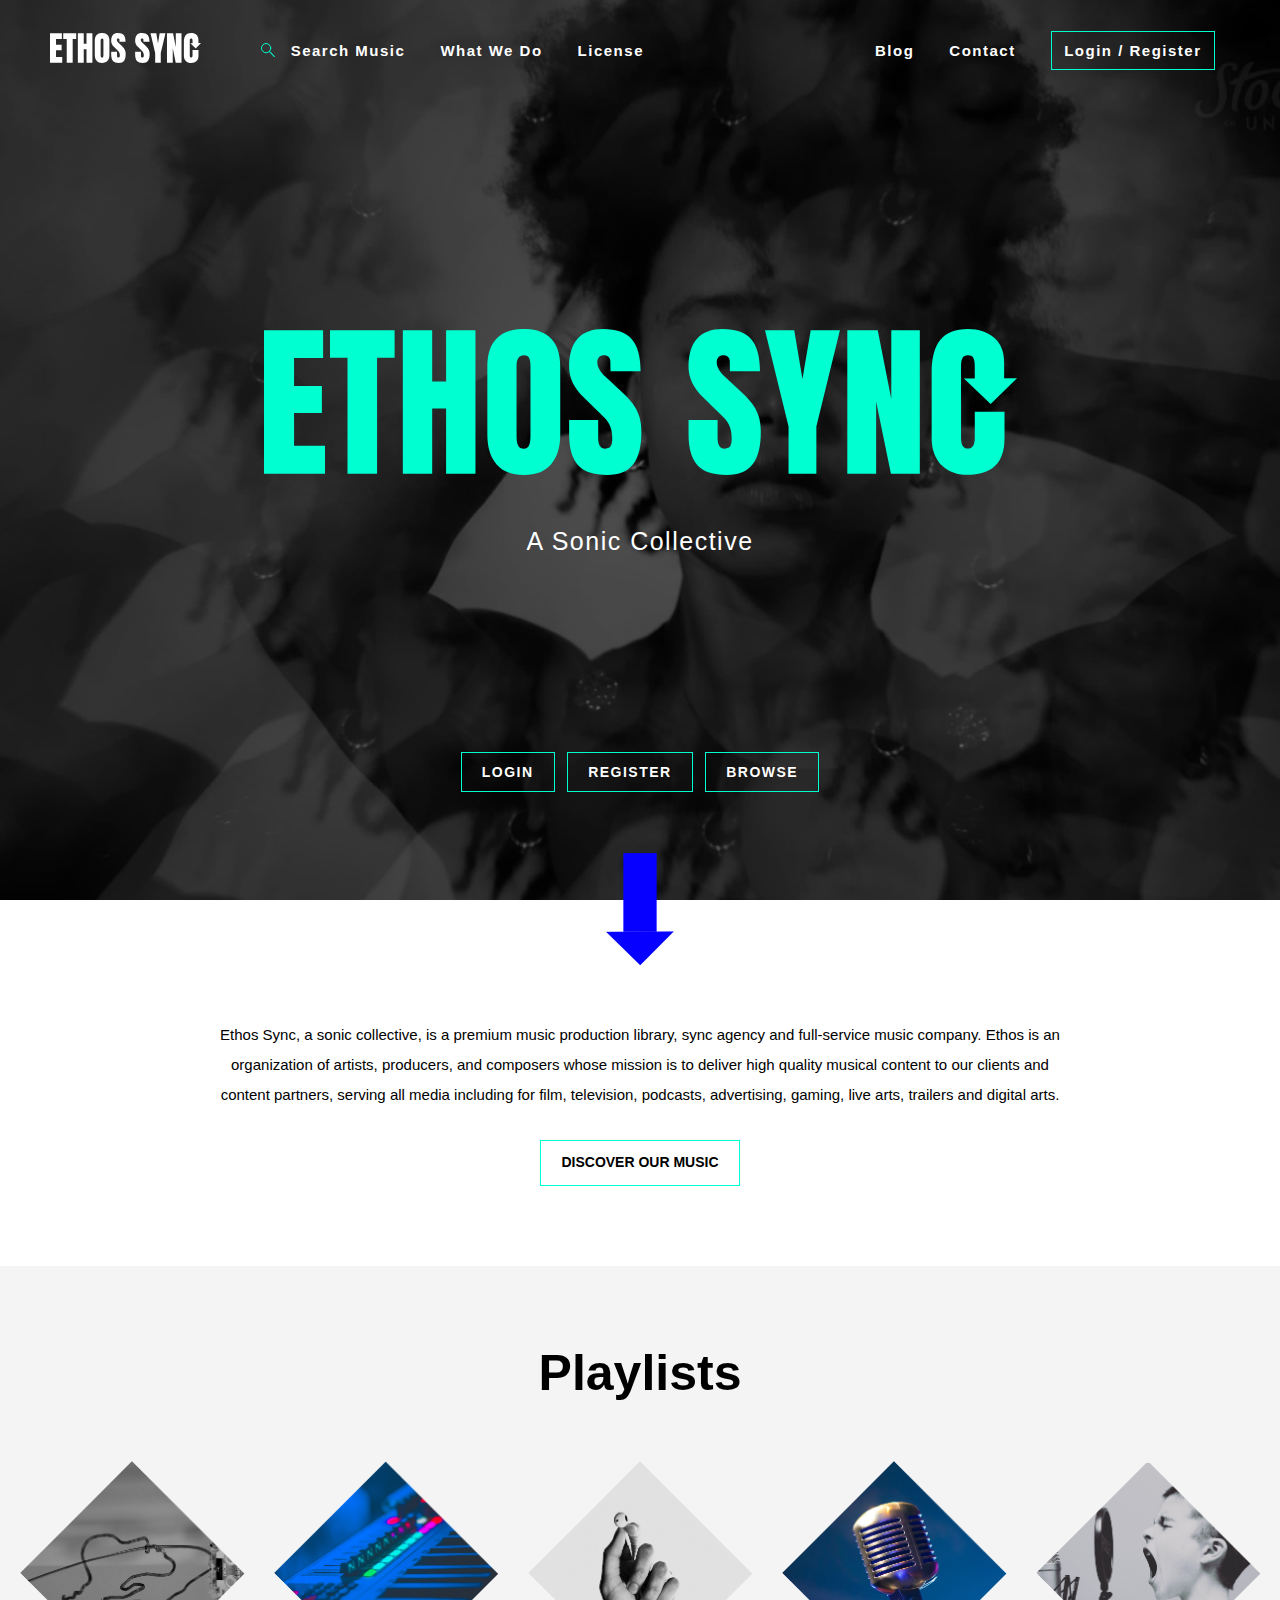
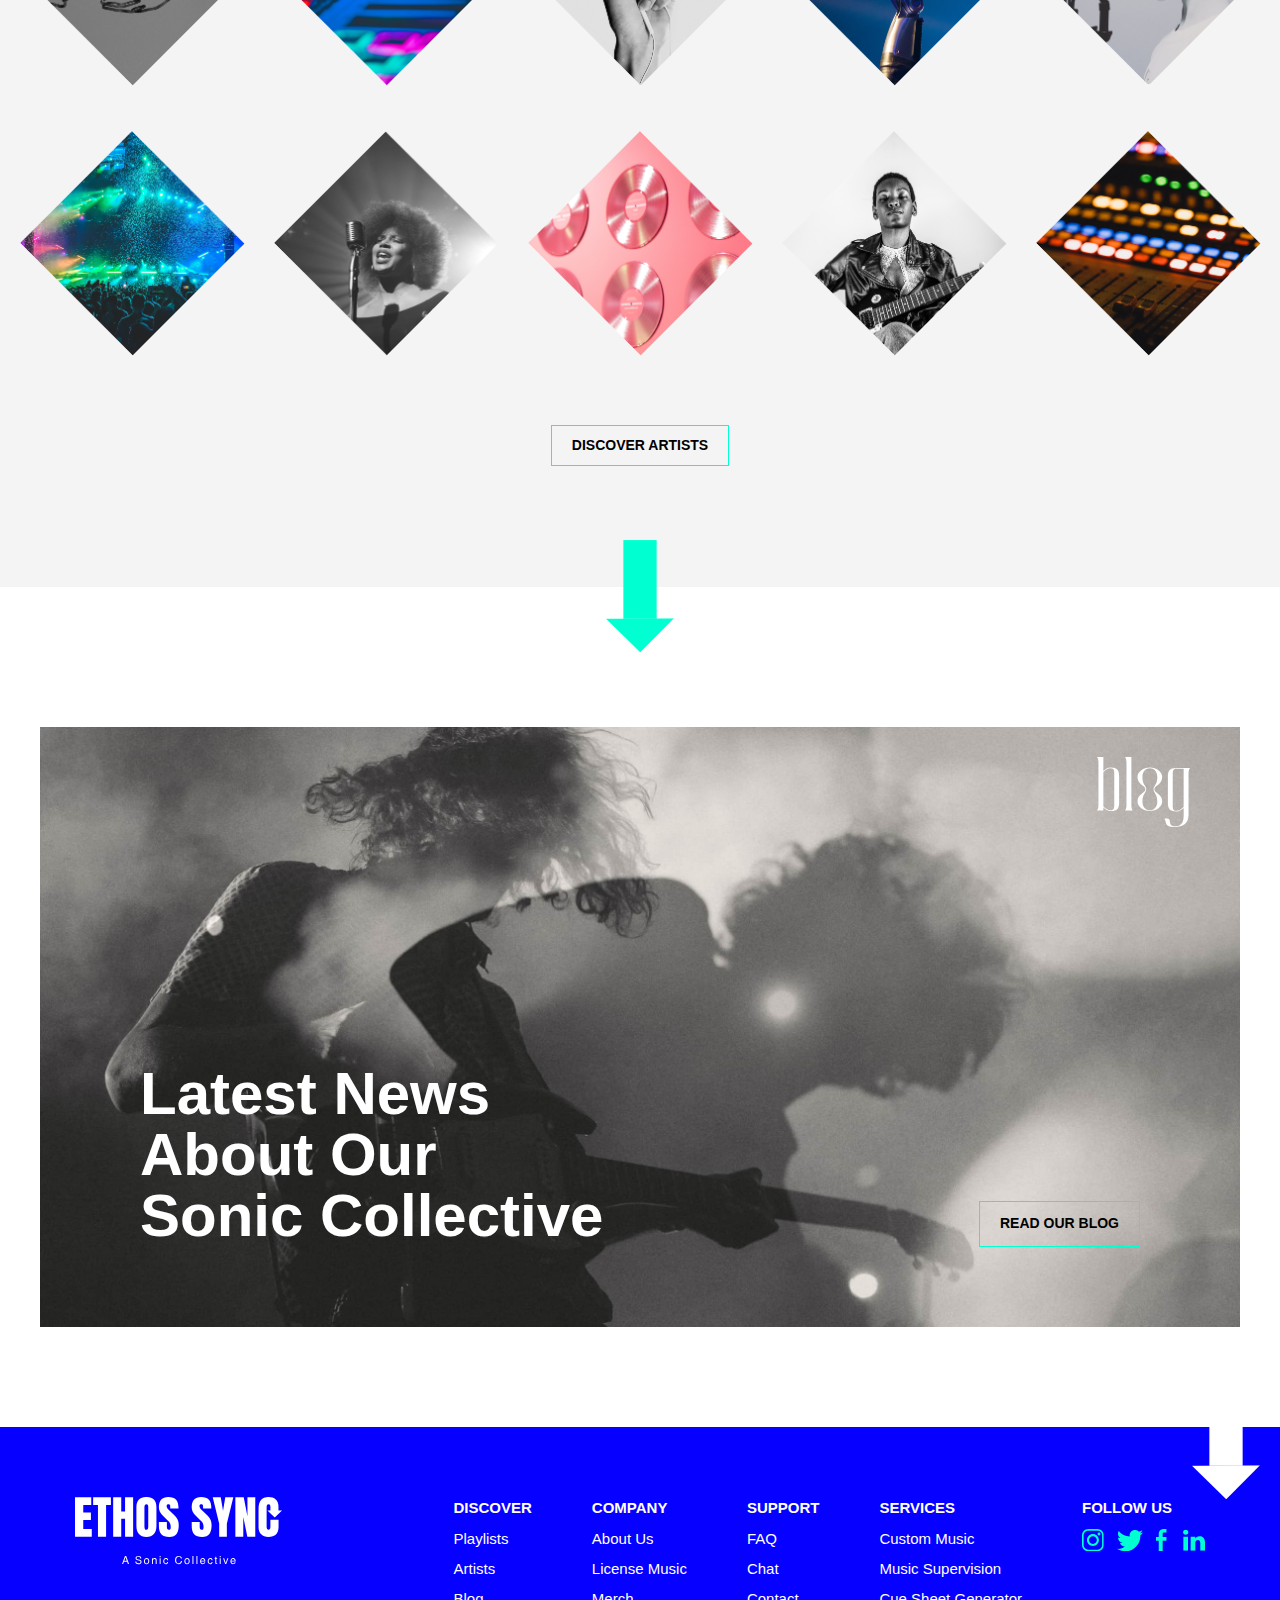
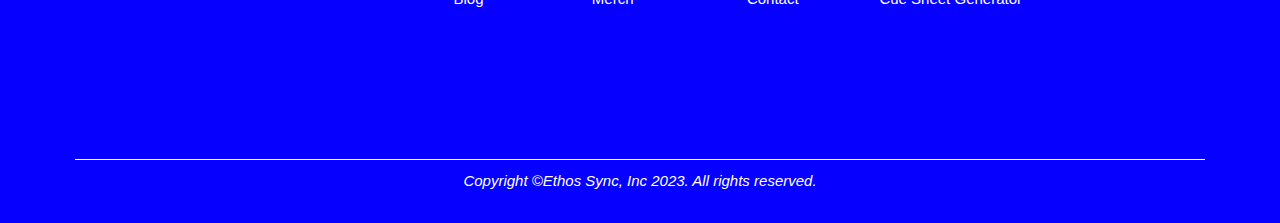
==== commit 404c8c01: "remove intro" ====
--- a/index.html
+++ b/index.html
@@ -8,7 +8,7 @@
   <title>Ethos Sync</title>
 </head>
 <body class="home">
-  <div id="introOverlay" class="intro" >
+  <!-- <div id="introOverlay" class="intro" >
     <video class="hero--bg" autoplay muted loop poster="/assets/img/enter.jpg">
       <source src="/assets/enter.mp4" type="video/mp4">
     </video>
@@ -38,7 +38,7 @@
       </clipPath>
       </defs>
     </svg>
-  </div>
+  </div> -->
   <header>
     <div class="header--inner">
       <div class="nav--wrap">
@@ -182,7 +182,7 @@
             <div class="pl--card">
               <div class="pl--clip" style="background-image: url('/assets/img/playlist-covers/pl--cover-1.png');">
               </div>
-              <a href="javascript:void(0)" class="overlay--link">
+              <a href="/discover.html" class="overlay--link">
                 <div class="overlay">
                   <div class="overlay-content">
                     <h3>Acoustic</h3>
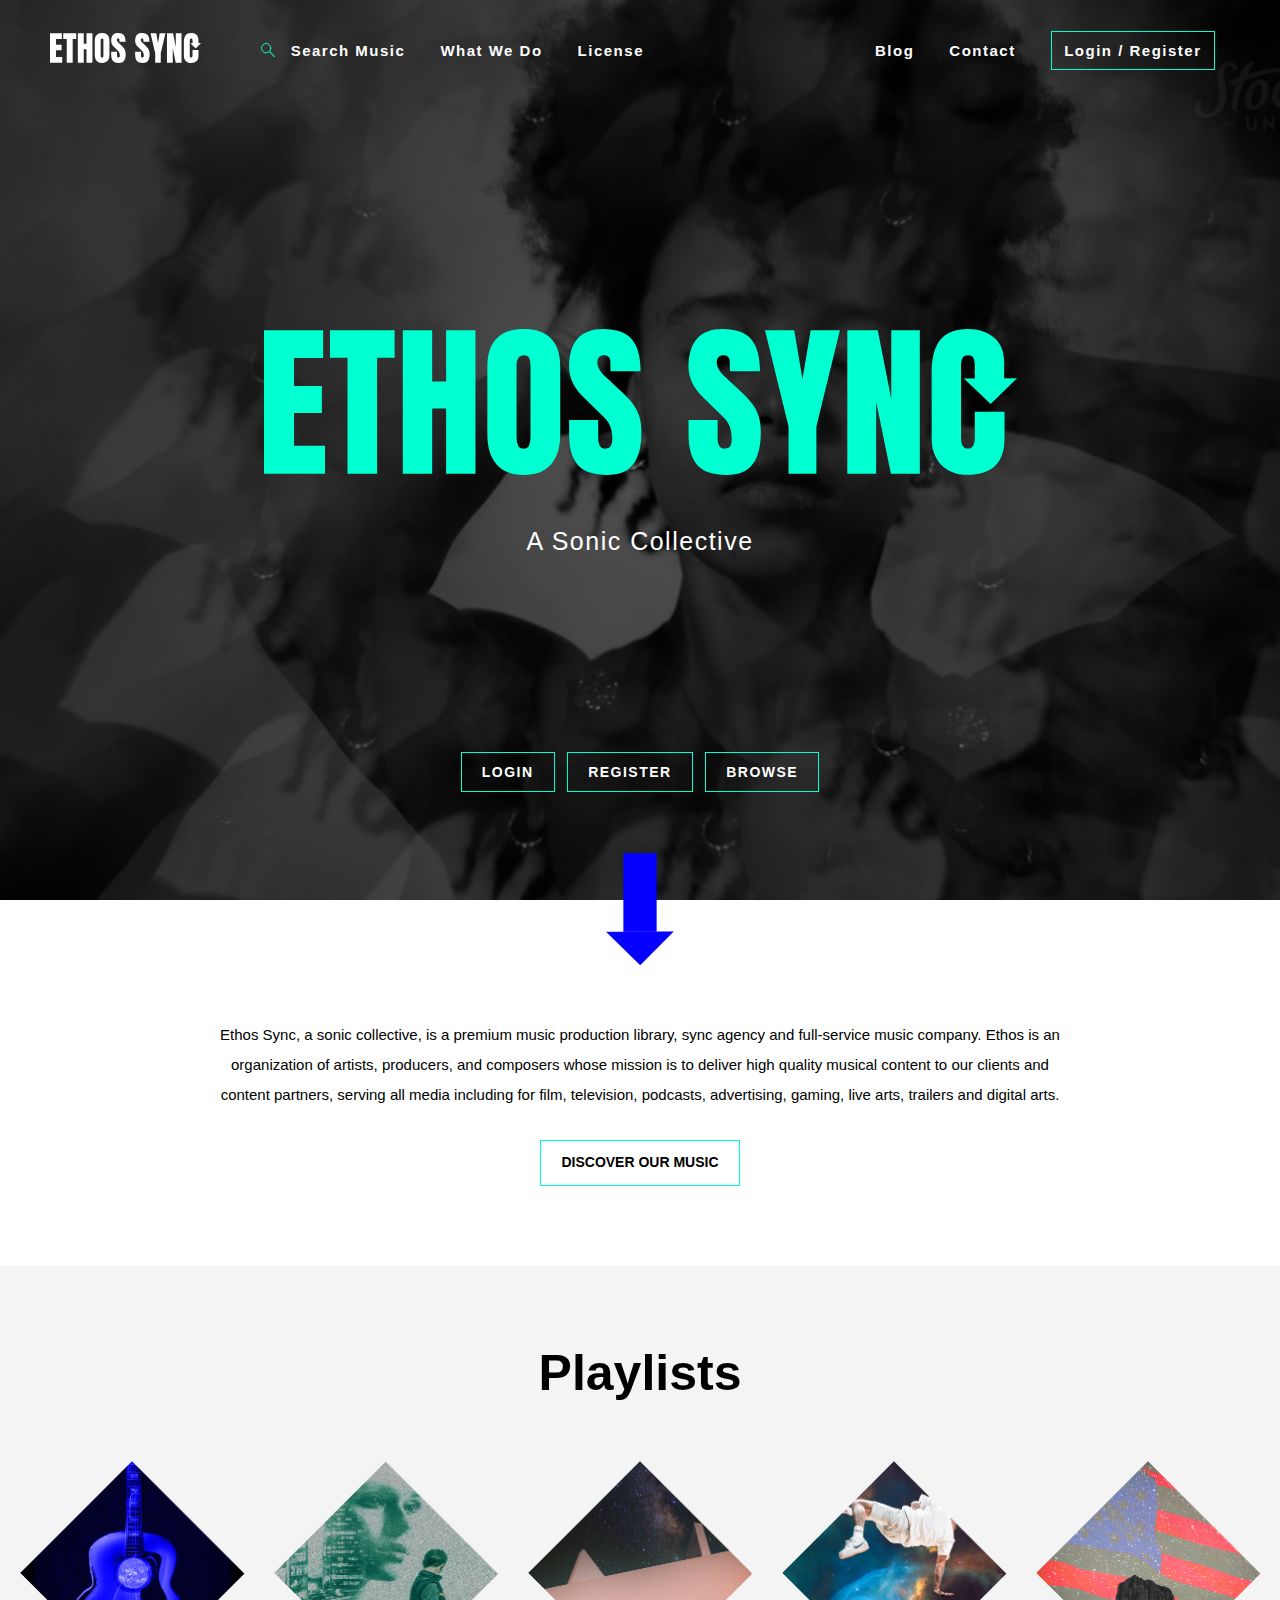
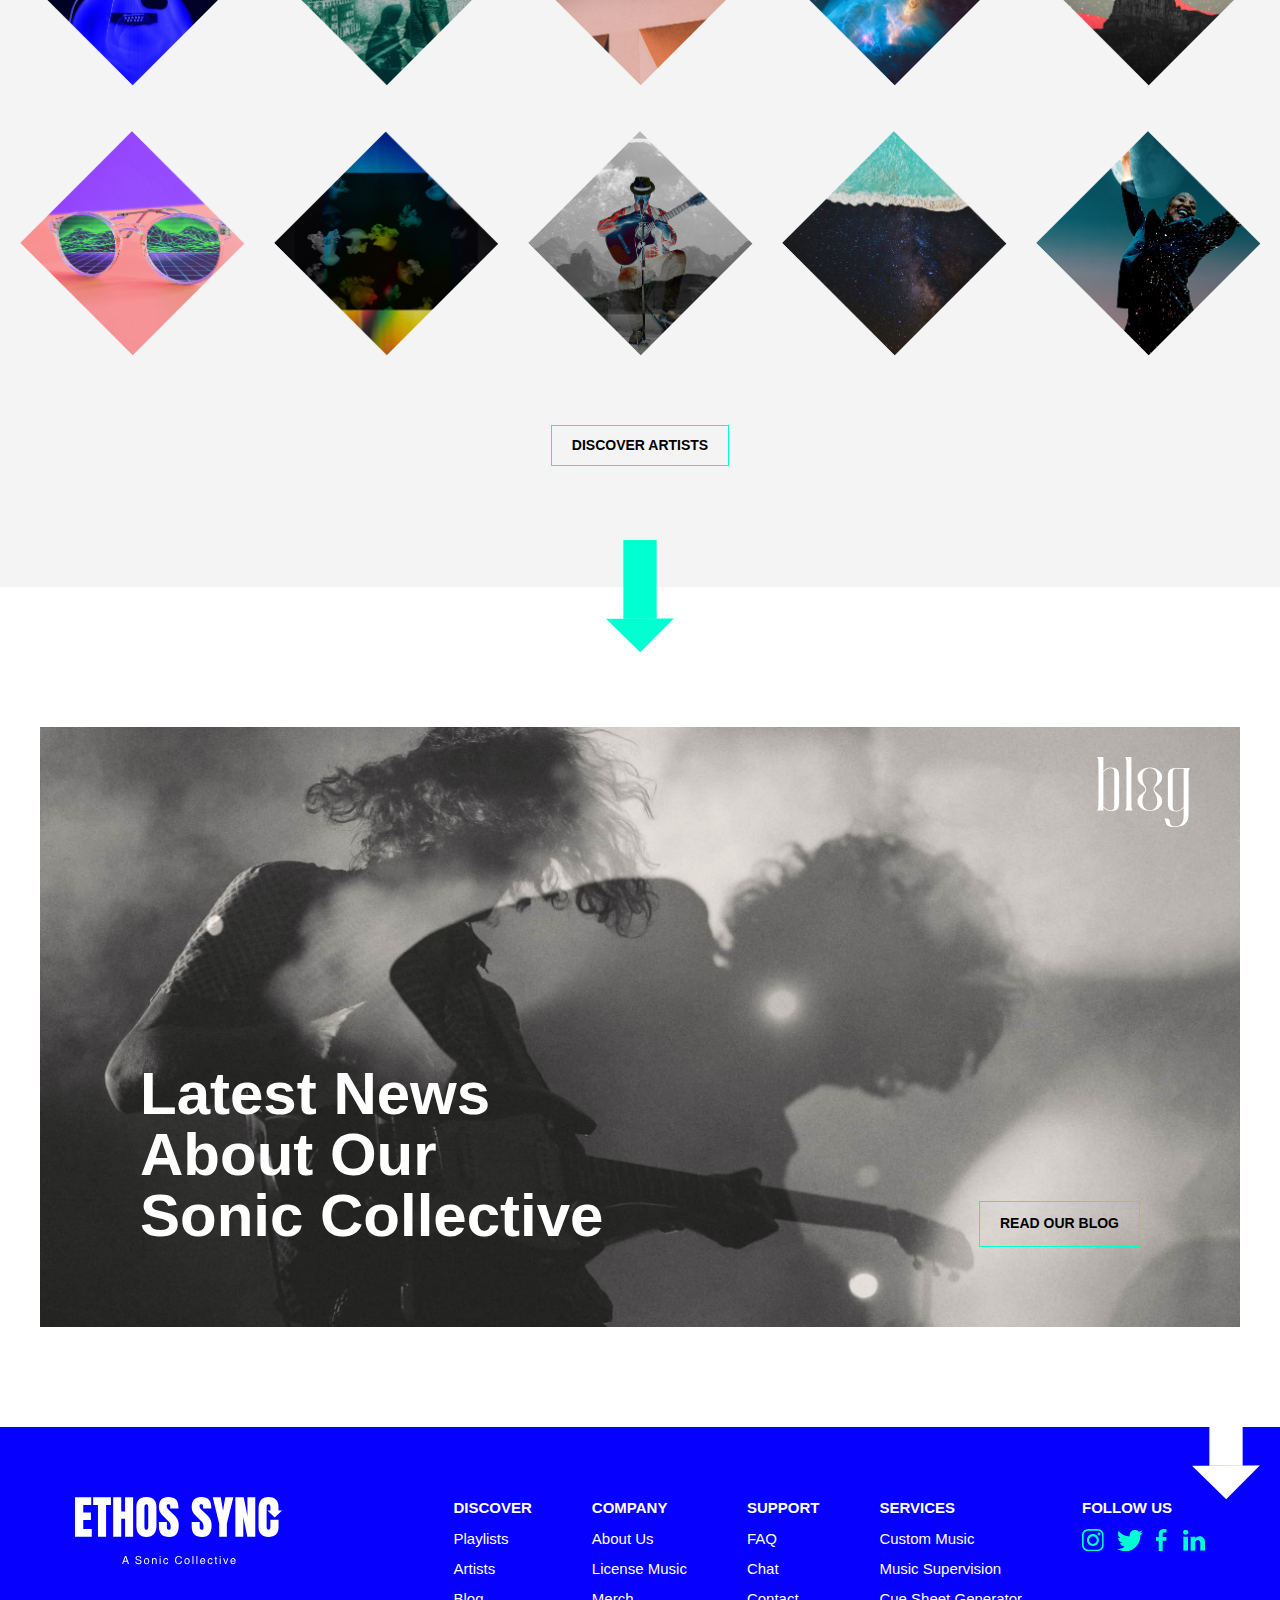
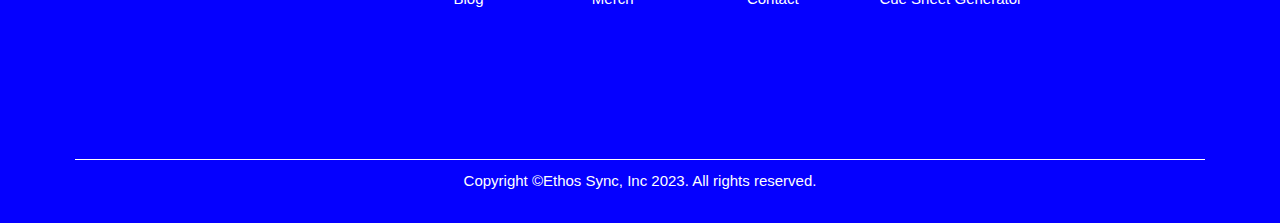
==== commit 0753751c: "new playlist covers and search music link" ====
--- a/index.html
+++ b/index.html
@@ -70,7 +70,7 @@
           <div class="nav--items">
             <ul>
               <li>
-                <a href="javascript:void(0)" class="nav--search">
+                <a href="https://www.figma.com/proto/NNT2tJc3PovL6ZkvJpeSPO/Final-Website---Alternative?type=design&node-id=1-152&scaling=min-zoom&page-id=0%3A1" target="_blank" class="nav--search">
                   <svg width="14" height="15" viewBox="0 0 14 15" fill="none" xmlns="http://www.w3.org/2000/svg">
                     <circle cx="5.12263" cy="5.12263" r="4.62263" stroke="#00FFD1" stroke-linecap="round"/>
                     <path d="M13.0679 13.9228C13.2603 14.1209 13.5768 14.1254 13.7749 13.933C13.973 13.7406 13.9775 13.424 13.7851 13.226L13.0679 13.9228ZM8.02385 8.73085L13.0679 13.9228L13.7851 13.226L8.7411 8.03404L8.02385 8.73085Z" fill="#00FFD1"/>
@@ -194,7 +194,7 @@
             <div class="pl--card">
               <div class="pl--clip" style="background-image: url('/assets/img/playlist-covers/pl--cover-2.png');">
               </div>
-              <a href="javascript:void(0)" class="overlay--link">
+              <a href="/discover.html" class="overlay--link">
                 <div class="overlay">
                   <div class="overlay-content">
                     <h3>Brands & Advertising</h3>
@@ -206,7 +206,7 @@
             <div class="pl--card">
               <div class="pl--clip" style="background-image: url('/assets/img/playlist-covers/pl--cover-3.png');">
               </div>
-              <a href="javascript:void(0)" class="overlay--link">
+              <a href="/discover.html" class="overlay--link">
                 <div class="overlay">
                   <div class="overlay-content">
                     <h3>Latin</h3>
@@ -218,7 +218,7 @@
             <div class="pl--card">
               <div class="pl--clip" style="background-image: url('/assets/img/playlist-covers/pl--cover-4.png');">
               </div>
-              <a href="javascript:void(0)" class="overlay--link">
+              <a href="/discover.html" class="overlay--link">
                 <div class="overlay">
                   <div class="overlay-content">
                     <h3>Hip-Hop</h3>
@@ -230,7 +230,7 @@
             <div class="pl--card">
               <div class="pl--clip" style="background-image: url('/assets/img/playlist-covers/pl--cover-5.png');">
               </div>
-              <a href="javascript:void(0)" class="overlay--link">
+              <a href="/discover.html" class="overlay--link">
                 <div class="overlay">
                   <div class="overlay-content">
                     <h3>Americana</h3>
@@ -242,7 +242,7 @@
             <div class="pl--card">
               <div class="pl--clip" style="background-image: url('/assets/img/playlist-covers/pl--cover-6.png');">
               </div>
-              <a href="javascript:void(0)" class="overlay--link">
+              <a href="/discover.html" class="overlay--link">
                 <div class="overlay">
                   <div class="overlay-content">
                     <h3>Pop Vocal</h3>
@@ -254,7 +254,7 @@
             <div class="pl--card">
               <div class="pl--clip" style="background-image: url('/assets/img/playlist-covers/pl--cover-7.png');">
               </div>
-              <a href="javascript:void(0)" class="overlay--link">
+              <a href="/discover.html" class="overlay--link">
                 <div class="overlay">
                   <div class="overlay-content">
                     <h3>Ambient</h3>
@@ -266,7 +266,7 @@
             <div class="pl--card">
               <div class="pl--clip" style="background-image: url('/assets/img/playlist-covers/pl--cover-8.png');">
               </div>
-              <a href="javascript:void(0)" class="overlay--link">
+              <a href="/discover.html" class="overlay--link">
                 <div class="overlay">
                   <div class="overlay-content">
                     <h3>Indie Folk</h3>
@@ -278,7 +278,7 @@
             <div class="pl--card">
               <div class="pl--clip" style="background-image: url('/assets/img/playlist-covers/pl--cover-9.png');">
               </div>
-              <a href="javascript:void(0)" class="overlay--link">
+              <a href="/discover.html" class="overlay--link">
                 <div class="overlay">
                   <div class="overlay-content">
                     <h3>Caribbean Contemporary</h3>
@@ -290,7 +290,7 @@
             <div class="pl--card">
               <div class="pl--clip" style="background-image: url('/assets/img/playlist-covers/pl--cover-10.png');">
               </div>
-              <a href="javascript:void(0)" class="overlay--link">
+              <a href="/discover.html" class="overlay--link">
                 <div class="overlay">
                   <div class="overlay-content">
                     <h3>Life Is Good Music</h3>
--- a/styles/css/main.css
+++ b/styles/css/main.css
@@ -1 +1 @@
-*,*::before,*::after{box-sizing:border-box}ul[class],ol[class]{padding:0}body,h1,h2,h3,h4,p,ul[class],ol[class],li,figure,figcaption,blockquote,dl,dd{margin:0}body{min-height:100vh;scroll-behavior:smooth;text-rendering:optimizeSpeed;line-height:1.5;-webkit-font-smoothing:antialiased;-moz-osx-font-smoothing:grayscale;overflow-x:hidden;position:relative}ul[class],ol[class]{list-style:none}a:not([class]){text-decoration-skip-ink:auto}img{max-width:100%;display:block}article>*+*{margin-top:1em}input,button,textarea,select{font:inherit}textarea:focus,input:focus,input[type]:focus,.uneditable-input:focus{outline:0 none}@media(prefers-reduced-motion: reduce){*{animation-duration:.01ms !important;animation-iteration-count:1 !important;transition-duration:.01ms !important;scroll-behavior:auto !important}}html{font-size:62.5%}h1,h2,h3,h4,a,p,ul,li,input{font-family:"Helvetica",sans-serif}h2{font-weight:bold;font-size:3.5rem}h3{font-size:1.8rem}p{font-weight:400;font-size:1.5rem}a{font-weight:bold;font-size:1.5rem;text-decoration:none}.btn--outline{border:1px solid #00ffd1;padding:1rem 1.25rem;color:#fff;transition:400ms ease-in}.btn--outline:hover{background:#00ffd1;color:#000}.btn--blk{text-align:center;color:#000;text-transform:uppercase;font-size:1.4rem;border:1px solid #00ffd1;padding:1.125rem 2rem;transition:400ms ease-in}.btn--blk:hover{background:#00ffd1}button{font-family:"Helvetica",sans-serif;font-size:1.4rem;font-weight:bold;letter-spacing:.15rem;text-transform:uppercase;background:none;color:#fff;border:1px solid #00ffd1;width:15rem;padding:1rem;text-align:center;margin:4rem 0 2rem;transition:400ms ease-in;cursor:pointer}button:hover{background:#00ffd1;color:#000}.home header{position:absolute;top:0;width:100%;z-index:99}.header--inner{max-width:130rem;margin:auto;padding:3rem}.header--inner .nav--wrap{display:flex;align-items:center;justify-content:space-between}.header--inner .nav--wrap .nav--left{display:flex;align-items:center}.header--inner .logo{margin:0 2rem;max-width:15.1rem}.header--inner .logo a{display:block}.header--inner .logo svg{width:100%}.header--inner ul{list-style-type:none;display:flex}.header--inner ul li{color:#fff;padding-right:3.5rem}.header--inner ul li a{color:#fff;letter-spacing:.15rem}.header--inner .nav--search svg{margin-right:1rem;margin-bottom:-2px}@media only screen and (max-width: 992px){.nav--items{display:none}}.hero--container .hero--inner{position:relative;height:100vh}.hero--container .hero--inner .hero--bg{background-size:cover !important;height:100%;width:100%;position:absolute;top:0;left:0;object-fit:cover}.hero--container .hero--inner .hero--content{position:relative;height:100%;display:flex;align-items:center;justify-content:center;flex-direction:column}.hero--container .hero--inner .hero--content .hc--center{padding:0 2rem}.hero--container .hero--inner .hero--content svg{width:100%}.hero--container .hero--inner .hero--content .subtitle{margin:4rem 0 1rem}.hero--container .hero--inner .hero--content .subtitle p{color:#fff;font-size:2.5rem;letter-spacing:.15rem;text-align:center}.hero--container .hero--inner .hero--content .hc--btns{position:absolute;bottom:13vh}.hero--container .hero--inner .hero--content .hc--btns a{margin:0 .5rem;text-transform:uppercase;font-size:1.4rem;letter-spacing:.15rem;padding:1.125rem 2rem}.hero--container .hero--inner .hero--content .arrow--down{position:absolute;bottom:-7rem}.intro{height:100vh;width:100%;position:fixed;z-index:100;opacity:1}.intro.entered{z-index:-10}.intro video{object-fit:cover;width:100%;height:100vh}.intro .intro--inner{position:absolute;display:flex;align-items:center;width:auto;flex-direction:column;top:50%;left:50%;transform:translate(-50%, -50%)}.intro .intro--inner button{color:#00ffd1;border:none;font-size:5.5rem;text-transform:none;width:auto;margin:0;position:absolute;top:54%;transform:translateY(-50%)}.intro .intro--inner button:hover{background:none;color:#00ffd1}.intro .overlay--logo{position:absolute;bottom:5rem;right:5rem;max-width:17rem;height:auto}.h--intro{padding:2rem}.h--intro .intro--wrap{max-width:87rem;margin:10rem auto 6rem;display:flex;flex-direction:column;align-items:center}.h--intro .intro--wrap p{text-align:center;line-height:2em;margin-bottom:3rem}.h--playlist{background:#f4f4f4;position:relative;padding:2rem 2rem 8rem}.h--playlist .playlist--wrap{margin:5rem 0}.h--playlist .playlist--wrap h2{text-align:center}@media only screen and (min-width: 1024px){.h--playlist .playlist--wrap h2{font-size:5rem;margin-bottom:5rem}}.h--playlist .playlist--wrap .picker--inner{display:grid;max-width:125rem;margin:4rem auto;column-gap:3rem;row-gap:4.5rem;grid-template-columns:repeat(auto-fill, minmax(min(20rem, 100%), 1fr));align-items:center;justify-content:center}.h--playlist .playlist--wrap .pl--card{position:relative;max-width:22.5rem}.h--playlist .playlist--wrap .pl--card .pl--clip{width:22.5rem;height:22.5rem;background-repeat:no-repeat;display:block;position:relative;clip-path:polygon(50% 0%, 100% 50%, 50% 100%, 0% 50%);background-position:center;background-size:contain}.h--playlist .playlist--wrap .pl--card .overlay--link{background-color:rgba(0,0,0,.4);width:22.5rem;height:22.5rem;display:block;clip-path:polygon(50% 0%, 100% 50%, 50% 100%, 0% 50%);position:absolute;bottom:0;visibility:hidden;opacity:0;transition:visibility 0s,opacity .4s linear}.h--playlist .playlist--wrap .pl--card .overlay--link h3{color:#fff;position:absolute;top:50%;left:50%;transform:translate(-50%, -50%);font-size:2rem;line-height:1.25em;text-align:center}.h--playlist .playlist--wrap .pl--card:hover .overlay--link{visibility:visible;opacity:1}.h--playlist .playlist--wrap .pl--browse{text-align:center;margin:8rem auto 0}.h--playlist .arrow--down{position:absolute;bottom:-7rem;left:50%;transform:translateX(-50%)}.h--blog{padding:2rem}.h--blog .blog--container{background-size:cover !important;background-position:center !important;background-repeat:no-repeat !important;min-height:60rem;width:100%;max-width:120rem;margin:12rem auto 8rem;position:relative;display:flex;align-items:flex-end;padding:4rem}.h--blog .blog--container .blog--motif{position:absolute;top:3rem;right:5rem}.h--blog .blog--container .blog--inner{display:flex;align-items:flex-end;justify-content:space-between;max-width:100rem;width:100%;margin:0 auto 4rem}.h--blog .blog--container .blog--inner h2{color:#fff;font-size:6rem;line-height:1.0125em;max-width:47rem}.about .hero--container .hero--inner{height:80vh}.about .hero--container .hero--inner #heroBg{height:80vh}.about .hero--container .hero--inner .hero--content h1{color:#fff;text-align:center;position:absolute;bottom:-1%;font-size:10vw;line-height:.85em}@media only screen and (min-width: 1024px){.about .hero--container .hero--inner .hero--content h1{bottom:-2rem}}.a--why{background:#f4f4f4;padding:2rem;position:relative}.a--why .why--container{margin:5rem 0}.a--why .why--container h2{text-align:center}.a--why .why--container .why--inner{display:flex;flex-direction:column-reverse;max-width:60rem;margin:3rem auto;column-gap:3rem}@media only screen and (min-width: 768px){.a--why .why--container .why--inner{flex-direction:row;max-width:90rem;align-items:center}}@media only screen and (min-width: 1024px){.a--why .why--container .why--inner{max-width:112rem;margin:5rem auto 7rem}}@media only screen and (min-width: 1024px){.a--why .w--copy{max-width:65rem}}.a--why .w--copy .w--list{list-style-image:url(/assets/icons/diamond.svg);padding-inline-start:2rem;font-family:"Helvetica",sans-serif}.a--why .w--copy .w--list h3{font-family:"Helvetica",sans-serif;text-transform:uppercase}.a--why .w--copy .w--list p{line-height:1.75em}.a--why .w--copy .w--list li{padding:0 1rem 2rem}.a--why .w--img{max-width:25rem;margin:0 auto 3rem}.a--why .w--img img{width:100%}@media only screen and (min-width: 1024px){.a--why .w--img{max-width:40rem}}.a--why .arrow--down{position:absolute;left:50%;transform:translateX(-50%);bottom:-7rem}.a--box .blog--container .btn--blk{color:#fff}.a--box .blog--container .btn--blk:hover{color:#000}.discover header{box-shadow:0px 4px 4px rgba(0,0,0,.06);position:sticky;z-index:900;background:#fff}.discover header .header--inner ul,.discover header .header--inner li,.discover header .header--inner a{color:#000}.embed{background:#f4f4f4;padding:2rem}.embed .em--inner{position:relative;padding:0 0 10rem 0}.embed .em--inner .arrow--down{position:absolute;left:50%;transform:translateX(-50%);bottom:-10rem;z-index:10}.embed h1{text-align:center;font-size:4.5rem;margin:3rem auto}@media only screen and (min-width: 1024px){.embed h1{font-size:6rem}}.embed .em--wrapper{max-width:100rem;margin:0 auto 7rem}.embed .em--wrapper iframe{width:100%}.embed .em--link{margin:0 auto 2rem;text-align:center}.h--playlist.d--playlist{background-color:#fff;padding-bottom:3rem}.h--playlist.d--playlist .playlist--wrap{margin:14rem auto 5rem}.h--playlist.d--playlist .playlist--wrap .picker--inner{max-width:73.5rem}.d--box .blog--container{margin-top:4rem}.d--box .blog--container .arrow--right{visibility:hidden;position:absolute;left:-5rem;bottom:7.5rem}@media only screen and (min-width: 1200px){.d--box .blog--container .arrow--right{visibility:visible}}.d--box .blog--container .btn--blk{color:#fff}.d--box .blog--container .btn--blk:hover{color:#000}footer{background:#0500ff;padding:2rem;position:relative}footer .arrow--down__white{position:absolute;top:-4rem;right:2rem}.footer--inner{display:flex;flex-direction:column;margin:5rem auto 14rem}@media only screen and (min-width: 992px){.footer--inner{justify-content:space-between;flex-direction:row;max-width:113rem}}.footer--inner .logo{margin:0 2rem 2rem 0}.footer--inner .f--nav{display:grid;grid-template-columns:repeat(2, 1fr);row-gap:4rem}@media only screen and (min-width: 992px){.footer--inner .f--nav{display:grid;grid-template-columns:repeat(5, auto);column-gap:6rem}}.nav--col .f--title{color:#fff;font-weight:bold;text-transform:uppercase}.nav--col ul{color:#fff;list-style-type:none;padding-inline-start:0;margin:.5rem 0}.nav--col ul li{color:#fff}.nav--col ul li a{color:#fff;font-weight:400;line-height:2em}.nav--col.social .f--title{padding-bottom:1rem}.footer--after{max-width:113rem;margin:auto}.footer--after hr{border:0;margin:0;border-top:1px solid #fff;height:0}.footer--after .copyright{color:#fff;text-align:center;font-size:1.2;font-style:italic;margin:1rem 0}/*# sourceMappingURL=main.css.map */
+*,*::before,*::after{box-sizing:border-box}ul[class],ol[class]{padding:0}body,h1,h2,h3,h4,p,ul[class],ol[class],li,figure,figcaption,blockquote,dl,dd{margin:0}body{min-height:100vh;scroll-behavior:smooth;text-rendering:optimizeSpeed;line-height:1.5;-webkit-font-smoothing:antialiased;-moz-osx-font-smoothing:grayscale;overflow-x:hidden;position:relative}ul[class],ol[class]{list-style:none}a:not([class]){text-decoration-skip-ink:auto}img{max-width:100%;display:block}article>*+*{margin-top:1em}input,button,textarea,select{font:inherit}textarea:focus,input:focus,input[type]:focus,.uneditable-input:focus{outline:0 none}@media(prefers-reduced-motion: reduce){*{animation-duration:.01ms !important;animation-iteration-count:1 !important;transition-duration:.01ms !important;scroll-behavior:auto !important}}html{font-size:62.5%}h1,h2,h3,h4,a,p,ul,li,input{font-family:"Helvetica",sans-serif}h2{font-weight:bold;font-size:3.5rem}h3{font-size:1.8rem}p{font-weight:400;font-size:1.5rem}a{font-weight:bold;font-size:1.5rem;text-decoration:none}.btn--outline{border:1px solid #00ffd1;padding:1rem 1.25rem;color:#fff;transition:400ms ease-in}.btn--outline:hover{background:#00ffd1;color:#000}.btn--blk{text-align:center;color:#000;text-transform:uppercase;font-size:1.4rem;border:1px solid #00ffd1;padding:1.125rem 2rem;transition:400ms ease-in}.btn--blk:hover{background:#00ffd1}button{font-family:"Helvetica",sans-serif;font-size:1.4rem;font-weight:bold;letter-spacing:.15rem;text-transform:uppercase;background:none;color:#fff;border:1px solid #00ffd1;width:15rem;padding:1rem;text-align:center;margin:4rem 0 2rem;transition:400ms ease-in;cursor:pointer}button:hover{background:#00ffd1;color:#000}.home header{position:absolute;top:0;width:100%;z-index:99}.header--inner{max-width:130rem;margin:auto;padding:3rem}.header--inner .nav--wrap{display:flex;align-items:center;justify-content:space-between}.header--inner .nav--wrap .nav--left{display:flex;align-items:center}.header--inner .logo{margin:0 2rem;max-width:15.1rem}.header--inner .logo a{display:block}.header--inner .logo svg{width:100%}.header--inner ul{list-style-type:none;display:flex}.header--inner ul li{color:#fff;padding-right:3.5rem}.header--inner ul li a{color:#fff;letter-spacing:.15rem}.header--inner .nav--search svg{margin-right:1rem;margin-bottom:-2px}@media only screen and (max-width: 992px){.nav--items{display:none}}.hero--container .hero--inner{position:relative;height:100vh}.hero--container .hero--inner .hero--bg{background-size:cover !important;height:100%;width:100%;position:absolute;top:0;left:0;object-fit:cover}.hero--container .hero--inner .hero--content{position:relative;height:100%;display:flex;align-items:center;justify-content:center;flex-direction:column}.hero--container .hero--inner .hero--content .hc--center{padding:0 2rem}.hero--container .hero--inner .hero--content svg{width:100%}.hero--container .hero--inner .hero--content .subtitle{margin:4rem 0 1rem}.hero--container .hero--inner .hero--content .subtitle p{color:#fff;font-size:2.5rem;letter-spacing:.15rem;text-align:center}.hero--container .hero--inner .hero--content .hc--btns{position:absolute;bottom:13vh}.hero--container .hero--inner .hero--content .hc--btns a{margin:0 .5rem;text-transform:uppercase;font-size:1.4rem;letter-spacing:.15rem;padding:1.125rem 2rem}.hero--container .hero--inner .hero--content .arrow--down{position:absolute;bottom:-7rem}.intro{height:100vh;width:100%;position:fixed;z-index:100;opacity:1}.intro.entered{z-index:-10}.intro video{object-fit:cover;width:100%;height:100vh}.intro .intro--inner{position:absolute;display:flex;align-items:center;width:auto;flex-direction:column;top:50%;left:50%;transform:translate(-50%, -50%)}.intro .intro--inner button{color:#00ffd1;border:none;font-size:5.5rem;text-transform:none;width:auto;margin:0;position:absolute;top:54%;transform:translateY(-50%)}.intro .intro--inner button:hover{background:none;color:#00ffd1}.intro .overlay--logo{position:absolute;bottom:5rem;right:5rem;max-width:17rem;height:auto}.h--intro{padding:2rem}.h--intro .intro--wrap{max-width:87rem;margin:10rem auto 6rem;display:flex;flex-direction:column;align-items:center}.h--intro .intro--wrap p{text-align:center;line-height:2em;margin-bottom:3rem}.h--playlist{background:#f4f4f4;position:relative;padding:2rem 2rem 8rem}.h--playlist .playlist--wrap{margin:5rem 0}.h--playlist .playlist--wrap h2{text-align:center}@media only screen and (min-width: 1024px){.h--playlist .playlist--wrap h2{font-size:5rem;margin-bottom:5rem}}.h--playlist .playlist--wrap .picker--inner{display:grid;max-width:125rem;margin:4rem auto;column-gap:3rem;row-gap:4.5rem;grid-template-columns:repeat(auto-fill, minmax(min(20rem, 100%), 1fr));align-items:center;justify-content:center}.h--playlist .playlist--wrap .pl--card{position:relative;max-width:22.5rem}.h--playlist .playlist--wrap .pl--card .pl--clip{width:22.5rem;height:22.5rem;background-repeat:no-repeat;display:block;position:relative;clip-path:polygon(50% 0%, 100% 50%, 50% 100%, 0% 50%);background-position:center;background-size:contain}.h--playlist .playlist--wrap .pl--card .overlay--link{background-color:rgba(0,0,0,.4);width:22.5rem;height:22.5rem;display:block;clip-path:polygon(50% 0%, 100% 50%, 50% 100%, 0% 50%);position:absolute;bottom:0;visibility:hidden;opacity:0;transition:visibility 0s,opacity .4s linear}.h--playlist .playlist--wrap .pl--card .overlay--link h3{color:#fff;position:absolute;top:50%;left:50%;transform:translate(-50%, -50%);font-size:2rem;line-height:1.25em;text-align:center}.h--playlist .playlist--wrap .pl--card:hover .overlay--link{visibility:visible;opacity:1}.h--playlist .playlist--wrap .pl--browse{text-align:center;margin:8rem auto 0}.h--playlist .arrow--down{position:absolute;bottom:-7rem;left:50%;transform:translateX(-50%)}.h--blog{padding:2rem}.h--blog .blog--container{background-size:cover !important;background-position:center !important;background-repeat:no-repeat !important;min-height:60rem;width:100%;max-width:120rem;margin:12rem auto 8rem;position:relative;display:flex;align-items:flex-end;padding:4rem}.h--blog .blog--container .blog--motif{position:absolute;top:3rem;right:5rem}.h--blog .blog--container .blog--inner{display:flex;align-items:flex-end;justify-content:space-between;max-width:100rem;width:100%;margin:0 auto 4rem}.h--blog .blog--container .blog--inner h2{color:#fff;font-size:6rem;line-height:1.0125em;max-width:47rem}.about .hero--container .hero--inner{height:80vh}.about .hero--container .hero--inner #heroBg{height:80vh}.about .hero--container .hero--inner .hero--content h1{color:#fff;text-align:center;position:absolute;bottom:-1%;font-size:10vw;line-height:.85em}@media only screen and (min-width: 1024px){.about .hero--container .hero--inner .hero--content h1{bottom:-2rem}}.a--why{background:#f4f4f4;padding:2rem;position:relative}.a--why .why--container{margin:5rem 0}.a--why .why--container h2{text-align:center}.a--why .why--container .why--inner{display:flex;flex-direction:column-reverse;max-width:60rem;margin:3rem auto;column-gap:3rem}@media only screen and (min-width: 768px){.a--why .why--container .why--inner{flex-direction:row;max-width:90rem;align-items:center}}@media only screen and (min-width: 1024px){.a--why .why--container .why--inner{max-width:112rem;margin:5rem auto 7rem}}@media only screen and (min-width: 1024px){.a--why .w--copy{max-width:65rem}}.a--why .w--copy .w--list{list-style-image:url(/assets/icons/diamond.svg);padding-inline-start:2rem;font-family:"Helvetica",sans-serif}.a--why .w--copy .w--list h3{font-family:"Helvetica",sans-serif;text-transform:uppercase}.a--why .w--copy .w--list p{line-height:1.75em}.a--why .w--copy .w--list li{padding:0 1rem 2rem}.a--why .w--img{max-width:25rem;margin:0 auto 3rem}.a--why .w--img img{width:100%}@media only screen and (min-width: 1024px){.a--why .w--img{max-width:40rem}}.a--why .arrow--down{position:absolute;left:50%;transform:translateX(-50%);bottom:-7rem}.a--box .blog--container .btn--blk{color:#fff}.a--box .blog--container .btn--blk:hover{color:#000}.discover header{box-shadow:0px 4px 4px rgba(0,0,0,.06);position:sticky;z-index:900;background:#fff}.discover header .header--inner ul,.discover header .header--inner li,.discover header .header--inner a{color:#000}.embed{padding:2rem}.embed .em--inner{position:relative;padding:0 0 10rem 0}.embed .em--inner .arrow--down{position:absolute;left:50%;transform:translateX(-50%);bottom:-10rem;z-index:10}.embed h1{text-align:center;font-size:4.5rem;margin:3rem auto}@media only screen and (min-width: 1024px){.embed h1{font-size:6rem}}.embed .em--wrapper{max-width:100rem;margin:0 auto 7rem}.embed .em--wrapper iframe{width:100%}.embed .em--link{margin:0 auto 2rem;text-align:center}.h--playlist.d--playlist{background-color:#f4f4f4;padding-bottom:3rem}.h--playlist.d--playlist .playlist--wrap{margin:14rem auto 5rem}.h--playlist.d--playlist .playlist--wrap .picker--inner{max-width:73.5rem}.d--box .blog--container{margin-top:4rem}.d--box .blog--container .arrow--right{visibility:hidden;position:absolute;left:-5rem;bottom:7.5rem}@media only screen and (min-width: 1200px){.d--box .blog--container .arrow--right{visibility:visible}}.d--box .blog--container .btn--blk{color:#fff}.d--box .blog--container .btn--blk:hover{color:#000}footer{background:#0500ff;padding:2rem;position:relative}footer .arrow--down__white{position:absolute;top:-4rem;right:2rem}.footer--inner{display:flex;flex-direction:column;margin:5rem auto 14rem}@media only screen and (min-width: 992px){.footer--inner{justify-content:space-between;flex-direction:row;max-width:113rem}}.footer--inner .logo{margin:0 2rem 2rem 0}.footer--inner .f--nav{display:grid;grid-template-columns:repeat(2, 1fr);row-gap:4rem}@media only screen and (min-width: 992px){.footer--inner .f--nav{display:grid;grid-template-columns:repeat(5, auto);column-gap:6rem}}.nav--col .f--title{color:#fff;font-weight:bold;text-transform:uppercase}.nav--col ul{color:#fff;list-style-type:none;padding-inline-start:0;margin:.5rem 0}.nav--col ul li{color:#fff}.nav--col ul li a{color:#fff;font-weight:400;line-height:2em}.nav--col.social .f--title{padding-bottom:1rem}.footer--after{max-width:113rem;margin:auto}.footer--after hr{border:0;margin:0;border-top:1px solid #fff;height:0}.footer--after .copyright{color:#fff;text-align:center;font-size:1.2;margin:1rem 0}/*# sourceMappingURL=main.css.map */
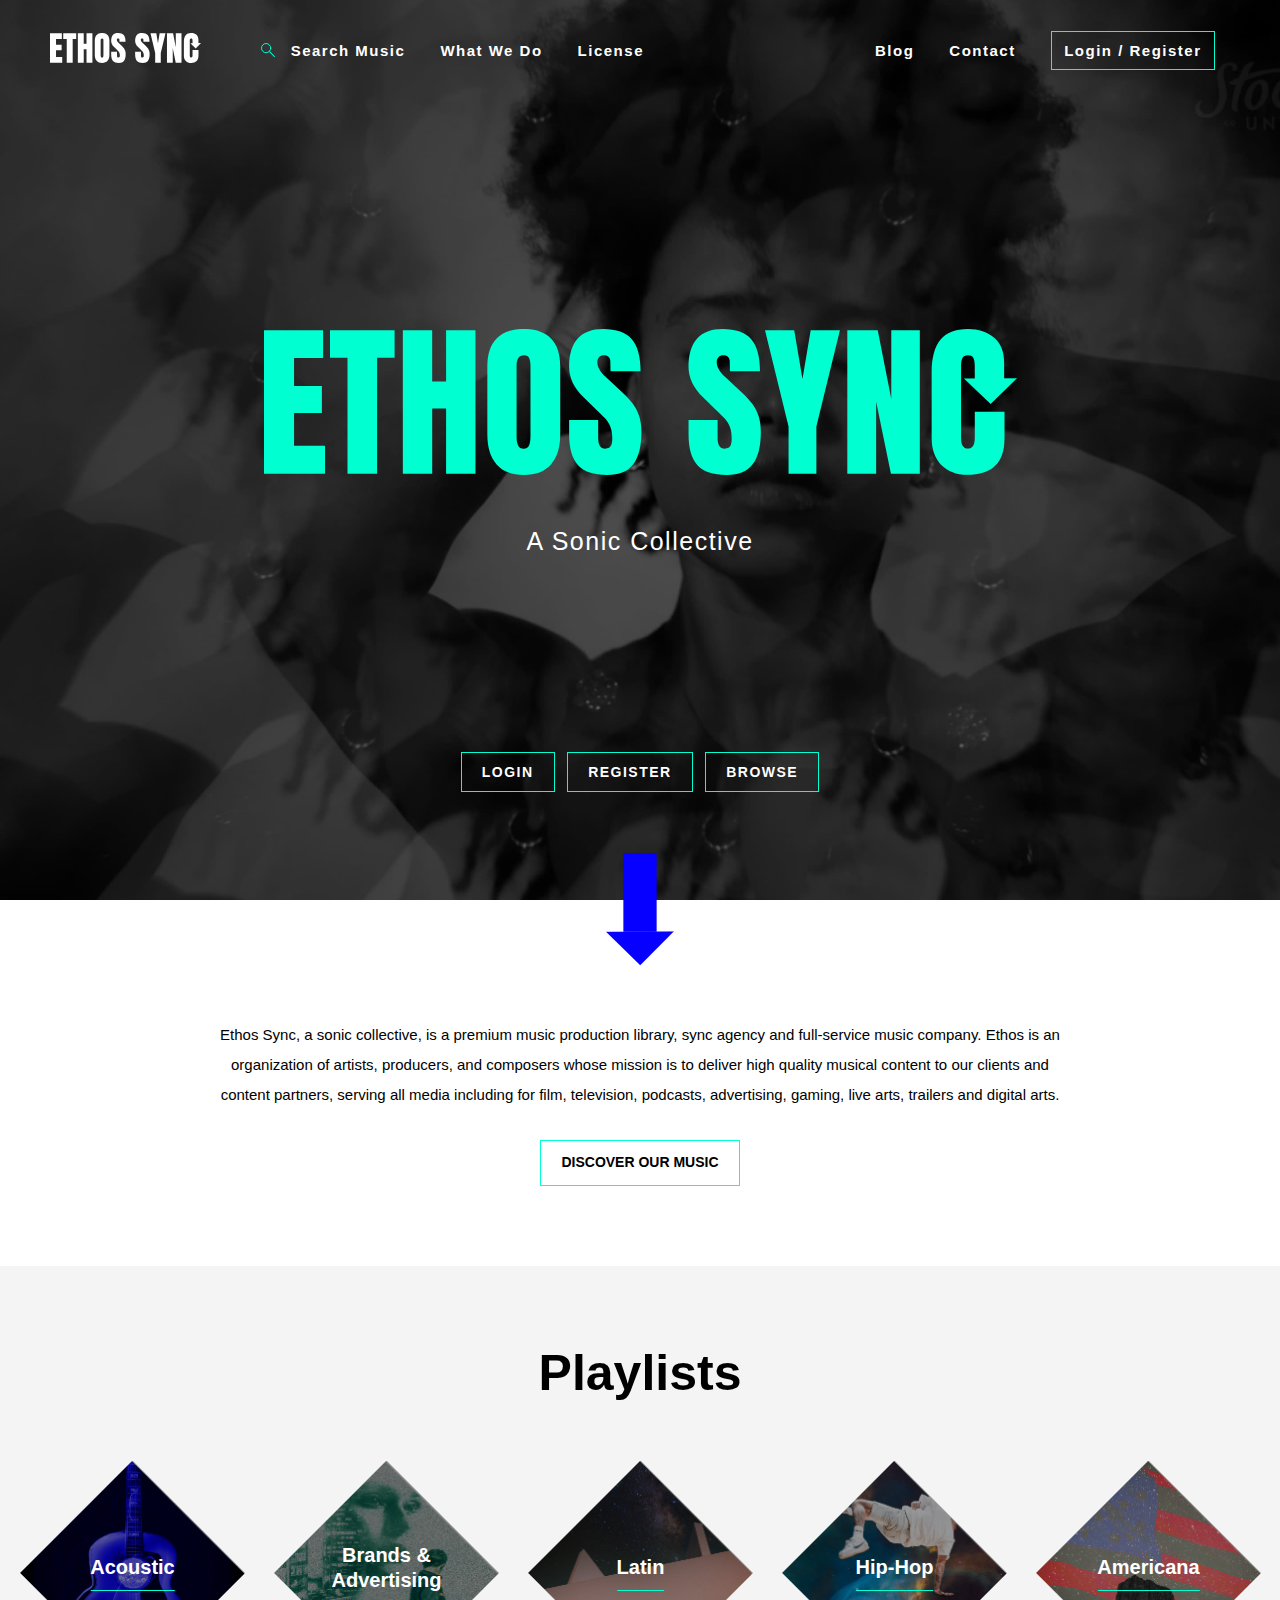
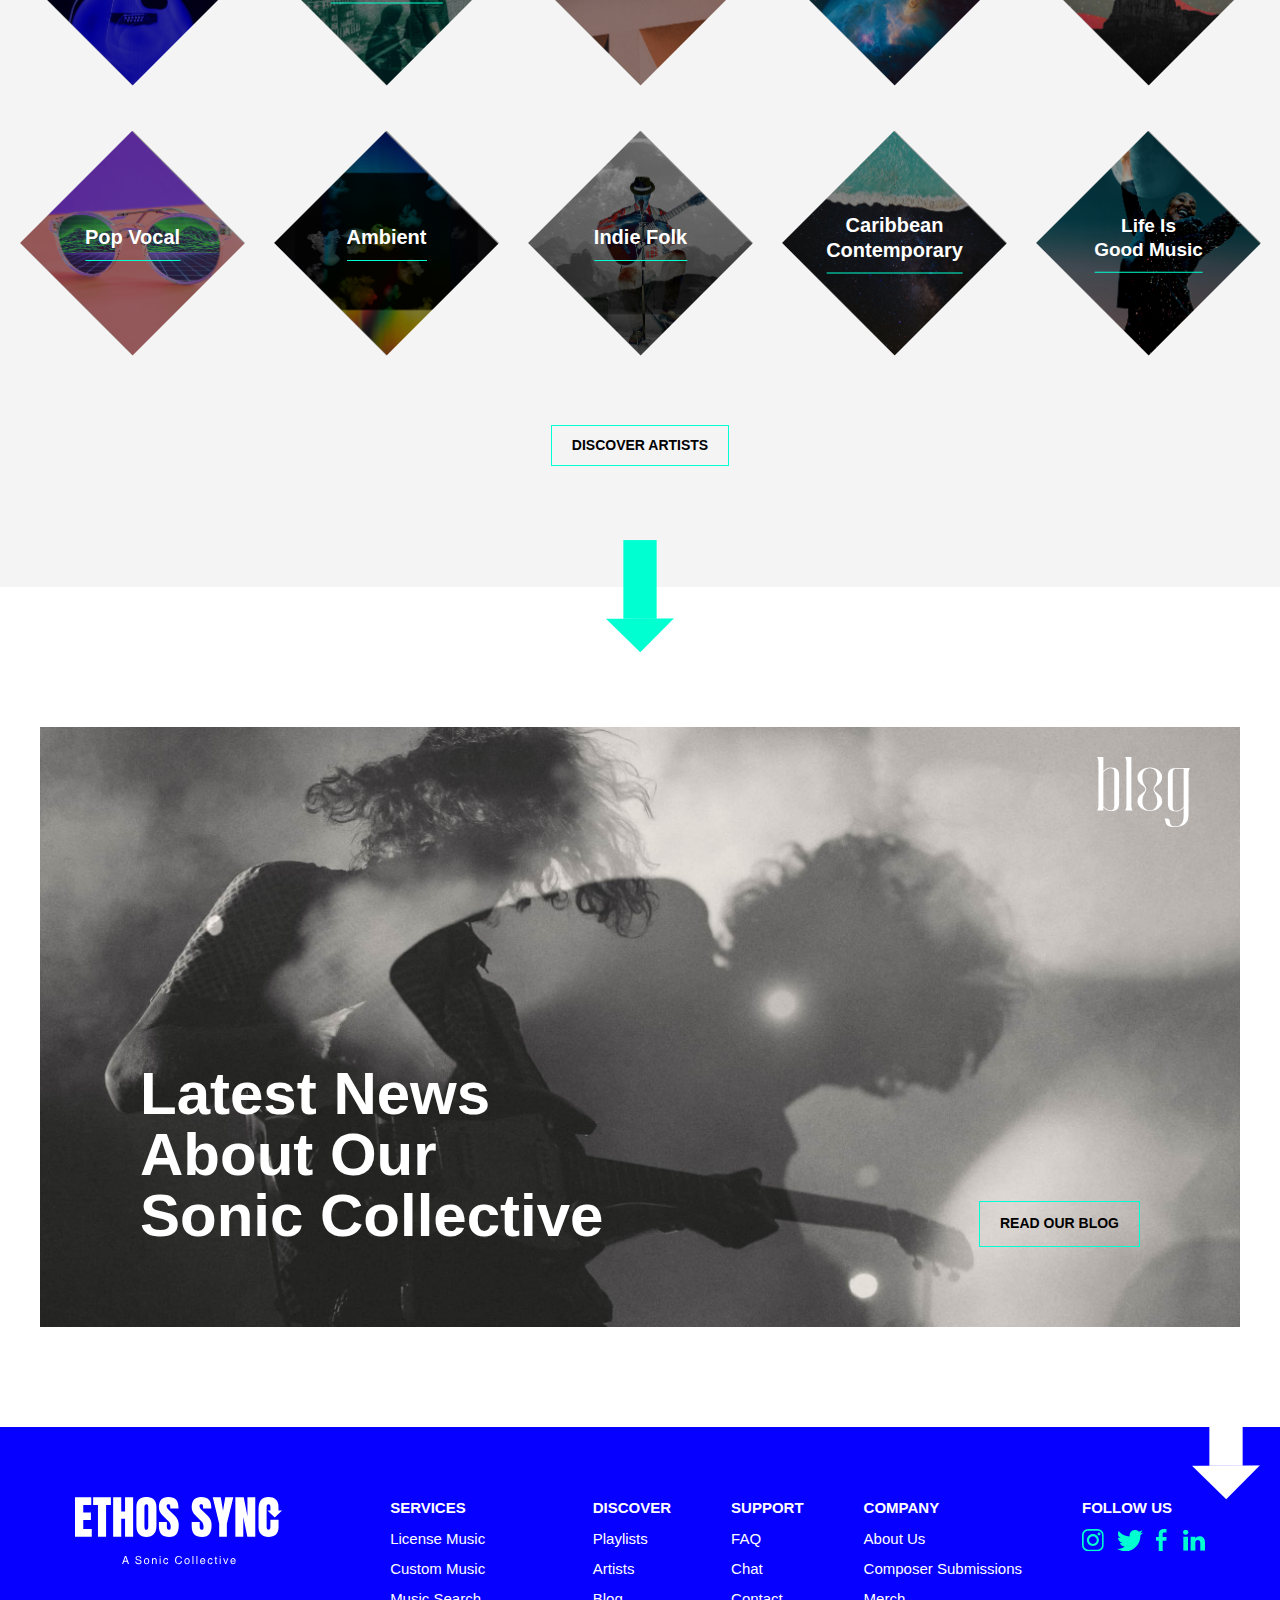
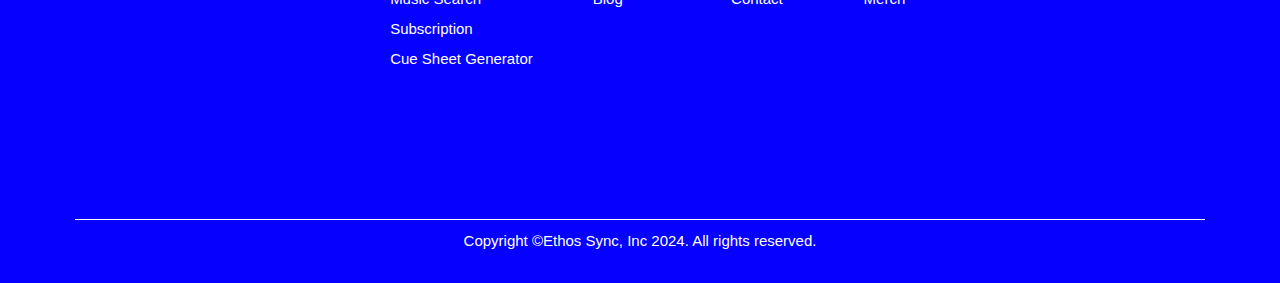
==== commit a3b6d282: "copy edits done" ====
--- a/index.html
+++ b/index.html
@@ -4,6 +4,10 @@
   <meta charset="UTF-8">
   <meta http-equiv="X-UA-Compatible" content="IE=edge">
   <meta name="viewport" content="width=device-width, initial-scale=1.0">
+  <link rel="apple-touch-icon" sizes="180x180" href="/apple-touch-icon.png">
+  <link rel="icon" type="image/png" sizes="32x32" href="/favicon-32x32.png">
+  <link rel="icon" type="image/png" sizes="16x16" href="/favicon-16x16.png">
+  <link rel="manifest" href="/site.webmanifest">
   <link rel="stylesheet" href="/styles/css/main.css">
   <title>Ethos Sync</title>
 </head>
@@ -70,7 +74,7 @@
           <div class="nav--items">
             <ul>
               <li>
-                <a href="https://www.figma.com/proto/NNT2tJc3PovL6ZkvJpeSPO/Final-Website---Alternative?type=design&node-id=1-152&scaling=min-zoom&page-id=0%3A1" target="_blank" class="nav--search">
+                <a href="https://www.figma.com/proto/PyOfD6cwi0cTbUL3UPSafW/Search-Page?type=design&node-id=1-1984&scaling=min-zoom&page-id=0%3A1&starting-point-node-id=1%3A1984" target="_blank" class="nav--search">
                   <svg width="14" height="15" viewBox="0 0 14 15" fill="none" xmlns="http://www.w3.org/2000/svg">
                     <circle cx="5.12263" cy="5.12263" r="4.62263" stroke="#00FFD1" stroke-linecap="round"/>
                     <path d="M13.0679 13.9228C13.2603 14.1209 13.5768 14.1254 13.7749 13.933C13.973 13.7406 13.9775 13.424 13.7851 13.226L13.0679 13.9228ZM8.02385 8.73085L13.0679 13.9228L13.7851 13.226L8.7411 8.03404L8.02385 8.73085Z" fill="#00FFD1"/>
@@ -103,7 +107,41 @@
             </ul>
           </div>
         </div>
-      </div>
+        
+      </div>
+    </div>
+    <button class="hamburger">
+      <div></div>
+      <div></div>
+      <div></div>
+    </button>
+    <div class="menu--mobile">
+      <ul>
+        <li>
+          <a href="https://www.figma.com/proto/PyOfD6cwi0cTbUL3UPSafW/Search-Page?type=design&node-id=1-1984&scaling=min-zoom&page-id=0%3A1&starting-point-node-id=1%3A1984" target="_blank" class="nav--search">
+            <svg width="14" height="15" viewBox="0 0 14 15" fill="none" xmlns="http://www.w3.org/2000/svg">
+              <circle cx="5.12263" cy="5.12263" r="4.62263" stroke="#00FFD1" stroke-linecap="round"/>
+              <path d="M13.0679 13.9228C13.2603 14.1209 13.5768 14.1254 13.7749 13.933C13.973 13.7406 13.9775 13.424 13.7851 13.226L13.0679 13.9228ZM8.02385 8.73085L13.0679 13.9228L13.7851 13.226L8.7411 8.03404L8.02385 8.73085Z" fill="#00FFD1"/>
+            </svg>  
+            Search Music
+          </a>
+        </li>
+        <li>
+          <a href="/about.html" >What We Do</a>
+        </li>
+        <li>
+          <a href="/">License</a>
+        </li>
+        <li>
+          <a href="/">Blog</a>
+        </li>
+        <li>
+          <a href="/">Contact</a>
+        </li>
+        <li>
+          <a href="/" class="btn--outline">Login / Register</a>
+        </li>
+      </ul>
     </div>
   </header>
   <main>
@@ -135,6 +173,7 @@
                 </clipPath>
                 </defs>
                 </svg>
+                <!-- <img src="/assets/Ethos_Sync_logo_animation-green.gif" alt="ETHOS SYNC" class="logo-gif"> -->
             </h1>
               <div class="subtitle">
                 <p>A Sonic Collective</p>
@@ -293,7 +332,7 @@
               <a href="/discover.html" class="overlay--link">
                 <div class="overlay">
                   <div class="overlay-content">
-                    <h3>Life Is Good Music</h3>
+                    <h3 style="font-size: 1.9rem;"">Life Is <br>Good Music</h3>
                   </div>
                 </div>
               </a>
@@ -389,6 +428,26 @@
 
       <div class="f--nav">
         <div class="nav--col">
+          <p class="f--title">Services</p>
+          <ul>
+            <li>
+              <a href="javascript:void(0)">License Music</a>
+            </li>
+            <li>
+              <a href="javascript:void(0)">Custom Music</a>
+            </li>
+            <li>
+              <a href="javascript:void(0)">Music Search</a>
+            </li>
+            <li>
+              <a href="javascript:void(0)">Subscription</a>
+            </li>
+            <li>
+              <a href="javascript:void(0)">Cue Sheet Generator</a>
+            </li>
+          </ul>
+        </div>
+        <div class="nav--col">
           <p class="f--title">Discover</p>
           <ul>
             <li>
@@ -399,6 +458,20 @@
             </li>
             <li>
               <a href="javascript:void(0)">Blog</a>
+            </li>
+          </ul>
+        </div>
+        <div class="nav--col">
+          <p class="f--title">Support</p>
+          <ul>
+            <li>
+              <a href="javascript:void(0)">FAQ</a>
+            </li>
+            <li>
+              <a href="javascript:void(0)">Chat</a>
+            </li>
+            <li>
+              <a href="javascript:void(0)">Contact</a>
             </li>
           </ul>
         </div>
@@ -409,41 +482,15 @@
               <a href="javascript:void(0)">About Us</a>
             </li>
             <li>
-              <a href="javascript:void(0)">License Music</a>
+              <a href="javascript:void(0)">Composer Submissions</a>
             </li>
             <li>
               <a href="javascript:void(0)">Merch</a>
             </li>
           </ul>
         </div>
-        <div class="nav--col">
-          <p class="f--title">Support</p>
-          <ul>
-            <li>
-              <a href="javascript:void(0)">FAQ</a>
-            </li>
-            <li>
-              <a href="javascript:void(0)">Chat</a>
-            </li>
-            <li>
-              <a href="javascript:void(0)">Contact</a>
-            </li>
-          </ul>
-        </div>
-        <div class="nav--col">
-          <p class="f--title">Services</p>
-          <ul>
-            <li>
-              <a href="javascript:void(0)">Custom Music</a>
-            </li>
-            <li>
-              <a href="javascript:void(0)">Music Supervision</a>
-            </li>
-            <li>
-              <a href="javascript:void(0)">Cue Sheet Generator</a>
-            </li>
-          </ul>
-        </div>
+
+
         <div class="nav--col social">
           <p class="f--title">Follow Us</p>
           <svg width="123" height="23" viewBox="0 0 123 23" fill="none" xmlns="http://www.w3.org/2000/svg">
@@ -484,7 +531,7 @@
     </div>
     <div class="footer--after">
       <hr>
-      <p class="copyright">Copyright ©Ethos Sync, Inc 2023. All rights reserved.</p>
+      <p class="copyright">Copyright ©Ethos Sync, Inc 2024. All rights reserved.</p>
     </div>
   </footer>
   <script src="https://cdnjs.cloudflare.com/ajax/libs/gsap/3.9.1/gsap.min.js"></script>
--- a/styles/css/main.css
+++ b/styles/css/main.css
@@ -1 +1 @@
-*,*::before,*::after{box-sizing:border-box}ul[class],ol[class]{padding:0}body,h1,h2,h3,h4,p,ul[class],ol[class],li,figure,figcaption,blockquote,dl,dd{margin:0}body{min-height:100vh;scroll-behavior:smooth;text-rendering:optimizeSpeed;line-height:1.5;-webkit-font-smoothing:antialiased;-moz-osx-font-smoothing:grayscale;overflow-x:hidden;position:relative}ul[class],ol[class]{list-style:none}a:not([class]){text-decoration-skip-ink:auto}img{max-width:100%;display:block}article>*+*{margin-top:1em}input,button,textarea,select{font:inherit}textarea:focus,input:focus,input[type]:focus,.uneditable-input:focus{outline:0 none}@media(prefers-reduced-motion: reduce){*{animation-duration:.01ms !important;animation-iteration-count:1 !important;transition-duration:.01ms !important;scroll-behavior:auto !important}}html{font-size:62.5%}h1,h2,h3,h4,a,p,ul,li,input{font-family:"Helvetica",sans-serif}h2{font-weight:bold;font-size:3.5rem}h3{font-size:1.8rem}p{font-weight:400;font-size:1.5rem}a{font-weight:bold;font-size:1.5rem;text-decoration:none}.btn--outline{border:1px solid #00ffd1;padding:1rem 1.25rem;color:#fff;transition:400ms ease-in}.btn--outline:hover{background:#00ffd1;color:#000}.btn--blk{text-align:center;color:#000;text-transform:uppercase;font-size:1.4rem;border:1px solid #00ffd1;padding:1.125rem 2rem;transition:400ms ease-in}.btn--blk:hover{background:#00ffd1}button{font-family:"Helvetica",sans-serif;font-size:1.4rem;font-weight:bold;letter-spacing:.15rem;text-transform:uppercase;background:none;color:#fff;border:1px solid #00ffd1;width:15rem;padding:1rem;text-align:center;margin:4rem 0 2rem;transition:400ms ease-in;cursor:pointer}button:hover{background:#00ffd1;color:#000}.home header{position:absolute;top:0;width:100%;z-index:99}.header--inner{max-width:130rem;margin:auto;padding:3rem}.header--inner .nav--wrap{display:flex;align-items:center;justify-content:space-between}.header--inner .nav--wrap .nav--left{display:flex;align-items:center}.header--inner .logo{margin:0 2rem;max-width:15.1rem}.header--inner .logo a{display:block}.header--inner .logo svg{width:100%}.header--inner ul{list-style-type:none;display:flex}.header--inner ul li{color:#fff;padding-right:3.5rem}.header--inner ul li a{color:#fff;letter-spacing:.15rem}.header--inner .nav--search svg{margin-right:1rem;margin-bottom:-2px}@media only screen and (max-width: 992px){.nav--items{display:none}}.hero--container .hero--inner{position:relative;height:100vh}.hero--container .hero--inner .hero--bg{background-size:cover !important;height:100%;width:100%;position:absolute;top:0;left:0;object-fit:cover}.hero--container .hero--inner .hero--content{position:relative;height:100%;display:flex;align-items:center;justify-content:center;flex-direction:column}.hero--container .hero--inner .hero--content .hc--center{padding:0 2rem}.hero--container .hero--inner .hero--content svg{width:100%}.hero--container .hero--inner .hero--content .subtitle{margin:4rem 0 1rem}.hero--container .hero--inner .hero--content .subtitle p{color:#fff;font-size:2.5rem;letter-spacing:.15rem;text-align:center}.hero--container .hero--inner .hero--content .hc--btns{position:absolute;bottom:13vh}.hero--container .hero--inner .hero--content .hc--btns a{margin:0 .5rem;text-transform:uppercase;font-size:1.4rem;letter-spacing:.15rem;padding:1.125rem 2rem}.hero--container .hero--inner .hero--content .arrow--down{position:absolute;bottom:-7rem}.intro{height:100vh;width:100%;position:fixed;z-index:100;opacity:1}.intro.entered{z-index:-10}.intro video{object-fit:cover;width:100%;height:100vh}.intro .intro--inner{position:absolute;display:flex;align-items:center;width:auto;flex-direction:column;top:50%;left:50%;transform:translate(-50%, -50%)}.intro .intro--inner button{color:#00ffd1;border:none;font-size:5.5rem;text-transform:none;width:auto;margin:0;position:absolute;top:54%;transform:translateY(-50%)}.intro .intro--inner button:hover{background:none;color:#00ffd1}.intro .overlay--logo{position:absolute;bottom:5rem;right:5rem;max-width:17rem;height:auto}.h--intro{padding:2rem}.h--intro .intro--wrap{max-width:87rem;margin:10rem auto 6rem;display:flex;flex-direction:column;align-items:center}.h--intro .intro--wrap p{text-align:center;line-height:2em;margin-bottom:3rem}.h--playlist{background:#f4f4f4;position:relative;padding:2rem 2rem 8rem}.h--playlist .playlist--wrap{margin:5rem 0}.h--playlist .playlist--wrap h2{text-align:center}@media only screen and (min-width: 1024px){.h--playlist .playlist--wrap h2{font-size:5rem;margin-bottom:5rem}}.h--playlist .playlist--wrap .picker--inner{display:grid;max-width:125rem;margin:4rem auto;column-gap:3rem;row-gap:4.5rem;grid-template-columns:repeat(auto-fill, minmax(min(20rem, 100%), 1fr));align-items:center;justify-content:center}.h--playlist .playlist--wrap .pl--card{position:relative;max-width:22.5rem}.h--playlist .playlist--wrap .pl--card .pl--clip{width:22.5rem;height:22.5rem;background-repeat:no-repeat;display:block;position:relative;clip-path:polygon(50% 0%, 100% 50%, 50% 100%, 0% 50%);background-position:center;background-size:contain}.h--playlist .playlist--wrap .pl--card .overlay--link{background-color:rgba(0,0,0,.4);width:22.5rem;height:22.5rem;display:block;clip-path:polygon(50% 0%, 100% 50%, 50% 100%, 0% 50%);position:absolute;bottom:0;visibility:hidden;opacity:0;transition:visibility 0s,opacity .4s linear}.h--playlist .playlist--wrap .pl--card .overlay--link h3{color:#fff;position:absolute;top:50%;left:50%;transform:translate(-50%, -50%);font-size:2rem;line-height:1.25em;text-align:center}.h--playlist .playlist--wrap .pl--card:hover .overlay--link{visibility:visible;opacity:1}.h--playlist .playlist--wrap .pl--browse{text-align:center;margin:8rem auto 0}.h--playlist .arrow--down{position:absolute;bottom:-7rem;left:50%;transform:translateX(-50%)}.h--blog{padding:2rem}.h--blog .blog--container{background-size:cover !important;background-position:center !important;background-repeat:no-repeat !important;min-height:60rem;width:100%;max-width:120rem;margin:12rem auto 8rem;position:relative;display:flex;align-items:flex-end;padding:4rem}.h--blog .blog--container .blog--motif{position:absolute;top:3rem;right:5rem}.h--blog .blog--container .blog--inner{display:flex;align-items:flex-end;justify-content:space-between;max-width:100rem;width:100%;margin:0 auto 4rem}.h--blog .blog--container .blog--inner h2{color:#fff;font-size:6rem;line-height:1.0125em;max-width:47rem}.about .hero--container .hero--inner{height:80vh}.about .hero--container .hero--inner #heroBg{height:80vh}.about .hero--container .hero--inner .hero--content h1{color:#fff;text-align:center;position:absolute;bottom:-1%;font-size:10vw;line-height:.85em}@media only screen and (min-width: 1024px){.about .hero--container .hero--inner .hero--content h1{bottom:-2rem}}.a--why{background:#f4f4f4;padding:2rem;position:relative}.a--why .why--container{margin:5rem 0}.a--why .why--container h2{text-align:center}.a--why .why--container .why--inner{display:flex;flex-direction:column-reverse;max-width:60rem;margin:3rem auto;column-gap:3rem}@media only screen and (min-width: 768px){.a--why .why--container .why--inner{flex-direction:row;max-width:90rem;align-items:center}}@media only screen and (min-width: 1024px){.a--why .why--container .why--inner{max-width:112rem;margin:5rem auto 7rem}}@media only screen and (min-width: 1024px){.a--why .w--copy{max-width:65rem}}.a--why .w--copy .w--list{list-style-image:url(/assets/icons/diamond.svg);padding-inline-start:2rem;font-family:"Helvetica",sans-serif}.a--why .w--copy .w--list h3{font-family:"Helvetica",sans-serif;text-transform:uppercase}.a--why .w--copy .w--list p{line-height:1.75em}.a--why .w--copy .w--list li{padding:0 1rem 2rem}.a--why .w--img{max-width:25rem;margin:0 auto 3rem}.a--why .w--img img{width:100%}@media only screen and (min-width: 1024px){.a--why .w--img{max-width:40rem}}.a--why .arrow--down{position:absolute;left:50%;transform:translateX(-50%);bottom:-7rem}.a--box .blog--container .btn--blk{color:#fff}.a--box .blog--container .btn--blk:hover{color:#000}.discover header{box-shadow:0px 4px 4px rgba(0,0,0,.06);position:sticky;z-index:900;background:#fff}.discover header .header--inner ul,.discover header .header--inner li,.discover header .header--inner a{color:#000}.embed{padding:2rem}.embed .em--inner{position:relative;padding:0 0 10rem 0}.embed .em--inner .arrow--down{position:absolute;left:50%;transform:translateX(-50%);bottom:-10rem;z-index:10}.embed h1{text-align:center;font-size:4.5rem;margin:3rem auto}@media only screen and (min-width: 1024px){.embed h1{font-size:6rem}}.embed .em--wrapper{max-width:100rem;margin:0 auto 7rem}.embed .em--wrapper iframe{width:100%}.embed .em--link{margin:0 auto 2rem;text-align:center}.h--playlist.d--playlist{background-color:#f4f4f4;padding-bottom:3rem}.h--playlist.d--playlist .playlist--wrap{margin:14rem auto 5rem}.h--playlist.d--playlist .playlist--wrap .picker--inner{max-width:73.5rem}.d--box .blog--container{margin-top:4rem}.d--box .blog--container .arrow--right{visibility:hidden;position:absolute;left:-5rem;bottom:7.5rem}@media only screen and (min-width: 1200px){.d--box .blog--container .arrow--right{visibility:visible}}.d--box .blog--container .btn--blk{color:#fff}.d--box .blog--container .btn--blk:hover{color:#000}footer{background:#0500ff;padding:2rem;position:relative}footer .arrow--down__white{position:absolute;top:-4rem;right:2rem}.footer--inner{display:flex;flex-direction:column;margin:5rem auto 14rem}@media only screen and (min-width: 992px){.footer--inner{justify-content:space-between;flex-direction:row;max-width:113rem}}.footer--inner .logo{margin:0 2rem 2rem 0}.footer--inner .f--nav{display:grid;grid-template-columns:repeat(2, 1fr);row-gap:4rem}@media only screen and (min-width: 992px){.footer--inner .f--nav{display:grid;grid-template-columns:repeat(5, auto);column-gap:6rem}}.nav--col .f--title{color:#fff;font-weight:bold;text-transform:uppercase}.nav--col ul{color:#fff;list-style-type:none;padding-inline-start:0;margin:.5rem 0}.nav--col ul li{color:#fff}.nav--col ul li a{color:#fff;font-weight:400;line-height:2em}.nav--col.social .f--title{padding-bottom:1rem}.footer--after{max-width:113rem;margin:auto}.footer--after hr{border:0;margin:0;border-top:1px solid #fff;height:0}.footer--after .copyright{color:#fff;text-align:center;font-size:1.2;margin:1rem 0}/*# sourceMappingURL=main.css.map */
+*,*::before,*::after{box-sizing:border-box}ul[class],ol[class]{padding:0}body,h1,h2,h3,h4,p,ul[class],ol[class],li,figure,figcaption,blockquote,dl,dd{margin:0}body{min-height:100vh;scroll-behavior:smooth;text-rendering:optimizeSpeed;line-height:1.5;-webkit-font-smoothing:antialiased;-moz-osx-font-smoothing:grayscale;overflow-x:hidden;position:relative}ul[class],ol[class]{list-style:none}a:not([class]){text-decoration-skip-ink:auto}img{max-width:100%;display:block}article>*+*{margin-top:1em}input,button,textarea,select{font:inherit}textarea:focus,input:focus,input[type]:focus,.uneditable-input:focus{outline:0 none}@media(prefers-reduced-motion: reduce){*{animation-duration:.01ms !important;animation-iteration-count:1 !important;transition-duration:.01ms !important;scroll-behavior:auto !important}}html{font-size:62.5%}h1,h2,h3,h4,a,p,ul,li,input{font-family:"Helvetica",sans-serif}h2{font-weight:bold;font-size:3.5rem}h3{font-size:1.8rem}p{font-weight:400;font-size:1.5rem}a{font-weight:bold;font-size:1.5rem;text-decoration:none}.btn--outline{border:1px solid #00ffd1;padding:1rem 1.25rem;color:#fff;transition:400ms ease-in}.btn--outline:hover{background:#00ffd1;color:#000}.btn--blk{text-align:center;color:#000;text-transform:uppercase;font-size:1.4rem;border:1px solid #00ffd1;padding:1.125rem 2rem;transition:400ms ease-in}.btn--blk:hover{background:#00ffd1}button{font-family:"Helvetica",sans-serif;font-size:1.4rem;font-weight:bold;letter-spacing:.15rem;text-transform:uppercase;background:none;color:#fff;border:1px solid #00ffd1;width:15rem;padding:1rem;text-align:center;margin:4rem 0 2rem;transition:400ms ease-in;cursor:pointer}button:hover{background:#00ffd1;color:#000}.home header{position:absolute;top:0;width:100%;z-index:99}.header--inner{max-width:130rem;margin:auto;padding:3rem}.header--inner .nav--wrap{display:flex;align-items:center;justify-content:space-between;position:relative}.header--inner .nav--wrap .nav--left{display:flex;align-items:center}.header--inner .logo{margin:0 2rem;max-width:15.1rem}.header--inner .logo a{display:block}.header--inner .logo svg{width:100%}.header--inner ul{list-style-type:none;display:flex}.header--inner ul li{color:#fff;padding-right:3.5rem}.header--inner ul li a{color:#fff;letter-spacing:.15rem}.header--inner .nav--search svg{margin-right:1rem;margin-bottom:-2px}.nav--items{display:none}@media only screen and (min-width: 1130px){.nav--items{display:unset}}.hamburger{display:flex;flex-direction:column;justify-content:space-around;width:3rem;height:3rem;background:transparent;border:none;cursor:pointer;padding:0;margin:0;position:absolute;right:4rem;top:3rem;z-index:900}.hamburger:hover{background:transparent;color:#00ffd1}.hamburger.close div:nth-child(1){transform:rotate(-45deg) translate(-6px, 6px)}.hamburger.close div:nth-child(2){opacity:0}.hamburger.close div:nth-child(3){transform:rotate(45deg) translate(-8px, -8px)}.hamburger div{width:3rem;height:.25rem;background:#00ffd1}@media only screen and (min-width: 1130px){.hamburger{display:none}}.menu--mobile{position:fixed;height:100vh;min-height:45rem;background:#000;z-index:100;top:0;right:0;width:100%;max-width:28rem;display:flex;align-items:center;justify-content:center;right:-28rem;transition:400ms ease-in}.menu--mobile.opened{right:0}.menu--mobile ul{padding-inline-start:2rem}.menu--mobile ul li{padding-bottom:3rem}.menu--mobile ul li a{color:#fff;letter-spacing:.15em}.menu--mobile ul li a.nav--search{margin-left:-2rem}.menu--mobile ul li a.nav--search svg{margin-bottom:-2px}@media only screen and (min-width: 1130px){.menu--mobile{display:none}}.discover .hamburger div{background:#000}.discover .hamburger.close div{background:#00ffd1}.hero--container .hero--inner{position:relative;height:100vh}.hero--container .hero--inner .hero--bg{background-size:cover !important;height:100%;width:100%;position:absolute;top:0;left:0;object-fit:cover}.hero--container .hero--inner .hero--content{position:relative;height:100%;display:flex;align-items:center;justify-content:center;flex-direction:column}.hero--container .hero--inner .hero--content .hc--center{padding:0 2rem}.hero--container .hero--inner .hero--content svg{width:100%}.hero--container .hero--inner .hero--content .subtitle{margin:4rem 0 1rem}.hero--container .hero--inner .hero--content .subtitle p{color:#fff;font-size:2.5rem;letter-spacing:.15rem;text-align:center}.hero--container .hero--inner .hero--content .hc--btns{position:absolute;bottom:13vh}.hero--container .hero--inner .hero--content .hc--btns a{margin:0 .5rem;text-transform:uppercase;font-size:1.4rem;letter-spacing:.15rem;padding:1.125rem 2rem}.hero--container .hero--inner .hero--content .arrow--down{position:absolute;bottom:-7rem}.intro{height:100vh;width:100%;position:fixed;z-index:100;opacity:1}.intro.entered{z-index:-10}.intro video{object-fit:cover;width:100%;height:100vh}.intro .intro--inner{position:absolute;display:flex;align-items:center;width:auto;flex-direction:column;top:50%;left:50%;transform:translate(-50%, -50%)}.intro .intro--inner button{color:#00ffd1;border:none;font-size:5.5rem;text-transform:none;width:auto;margin:0;position:absolute;top:54%;transform:translateY(-50%)}.intro .intro--inner button:hover{background:none;color:#00ffd1}.intro .overlay--logo{position:absolute;bottom:5rem;right:5rem;max-width:17rem;height:auto}.h--intro{padding:2rem}.h--intro .intro--wrap{max-width:87rem;margin:10rem auto 6rem;display:flex;flex-direction:column;align-items:center}.h--intro .intro--wrap p{text-align:center;line-height:2em;margin-bottom:3rem}.h--playlist{background:#f4f4f4;position:relative;padding:2rem 2rem 8rem}.h--playlist .playlist--wrap{margin:5rem 0}.h--playlist .playlist--wrap h2{text-align:center}@media only screen and (min-width: 1024px){.h--playlist .playlist--wrap h2{font-size:5rem;margin-bottom:5rem}}.h--playlist .playlist--wrap .picker--inner{display:grid;max-width:125rem;margin:4rem auto;column-gap:3rem;row-gap:4.5rem;grid-template-columns:repeat(auto-fill, minmax(min(20rem, 100%), 1fr));align-items:center;justify-content:center}.h--playlist .playlist--wrap .pl--card{position:relative;max-width:22.5rem}.h--playlist .playlist--wrap .pl--card .pl--clip{width:22.5rem;height:22.5rem;background-repeat:no-repeat;display:block;position:relative;clip-path:polygon(50% 0%, 100% 50%, 50% 100%, 0% 50%);background-position:center;background-size:contain}.h--playlist .playlist--wrap .pl--card .overlay--link{background-color:rgba(0,0,0,.4);width:22.5rem;height:22.5rem;display:block;clip-path:polygon(50% 0%, 100% 50%, 50% 100%, 0% 50%);position:absolute;bottom:0;transition:background-color .4s linear}.h--playlist .playlist--wrap .pl--card .overlay--link h3{color:#fff;position:absolute;top:50%;left:50%;transform:translate(-50%, -50%);font-size:2rem;line-height:1.25em;text-align:center;padding-bottom:10px;border-bottom:1px solid #00ffd1}.h--playlist .playlist--wrap .pl--card:hover .overlay--link{background-color:rgba(0,0,0,.6)}.h--playlist .playlist--wrap .pl--browse{text-align:center;margin:8rem auto 0}.h--playlist .arrow--down{position:absolute;bottom:-7rem;left:50%;transform:translateX(-50%)}.h--blog{padding:2rem}.h--blog .blog--container{background-size:cover !important;background-position:center !important;background-repeat:no-repeat !important;min-height:60rem;width:100%;max-width:120rem;margin:12rem auto 8rem;position:relative;display:flex;align-items:flex-end;padding:4rem}.h--blog .blog--container .blog--motif{position:absolute;top:3rem;right:5rem}.h--blog .blog--container .blog--inner{display:flex;align-items:flex-end;justify-content:space-between;max-width:100rem;width:100%;margin:0 auto 4rem}.h--blog .blog--container .blog--inner h2{color:#fff;font-size:6rem;line-height:1.0125em;max-width:47rem}.about .hero--container .hero--inner{height:80vh}.about .hero--container .hero--inner #heroBg{height:80vh}.about .hero--container .hero--inner .hero--content h1{color:#fff;text-align:center;position:absolute;bottom:-1%;font-size:10vw;line-height:.85em}@media only screen and (min-width: 1024px){.about .hero--container .hero--inner .hero--content h1{bottom:-2rem}}@media only screen and (min-width: 1024px){.about .h--intro .intro--wrap{max-width:112rem}}@media only screen and (min-width: 1024px){.about .h--intro .intro--wrap p{font-size:1.8rem;margin-bottom:2rem}}.a--why{background:#f4f4f4;padding:2rem;position:relative}.a--why .why--container{margin:5rem 0}.a--why .why--container h2{text-align:center}.a--why .why--container .why--inner{display:flex;flex-direction:column-reverse;max-width:60rem;margin:3rem auto;column-gap:3rem}@media only screen and (min-width: 768px){.a--why .why--container .why--inner{flex-direction:row;max-width:90rem;align-items:center}}@media only screen and (min-width: 1024px){.a--why .why--container .why--inner{max-width:112rem;margin:5rem auto 7rem}}@media only screen and (min-width: 1024px){.a--why .w--copy{max-width:63rem}}.a--why .w--copy .w--list{list-style-image:url(/assets/icons/diamond.svg);padding-inline-start:2rem;font-family:"Helvetica",sans-serif}.a--why .w--copy .w--list h3{font-family:"Helvetica",sans-serif;text-transform:uppercase}.a--why .w--copy .w--list p{line-height:1.75em}.a--why .w--copy .w--list li{padding:0 1rem 2rem}.a--why .w--copy .w--list a.link{color:#000;text-decoration:underline;transition:color .4s linear}.a--why .w--copy .w--list a.link:hover{color:#0500ff}.a--why .w--img{max-width:25rem;margin:0 auto 3rem}.a--why .w--img img{width:100%}@media only screen and (min-width: 1024px){.a--why .w--img{max-width:40rem}}.a--why .arrow--down{position:absolute;left:50%;transform:translateX(-50%);bottom:-7rem}.a--box .blog--container .btn--blk{color:#fff}.a--box .blog--container .btn--blk:hover{color:#000}.discover header{box-shadow:0px 4px 4px rgba(0,0,0,.06);position:sticky;z-index:900;background:#fff}.discover header .header--inner ul,.discover header .header--inner li,.discover header .header--inner a{color:#000}.embed{padding:2rem}.embed .em--inner{position:relative;padding:0 0 10rem 0}.embed .em--inner .arrow--down{position:absolute;left:50%;transform:translateX(-50%);bottom:-10rem;z-index:10}.embed h1{text-align:center;font-size:4.5rem;margin:3rem auto}@media only screen and (min-width: 1024px){.embed h1{font-size:6rem}}.embed .em--wrapper{max-width:100rem;margin:0 auto 7rem}.embed .em--wrapper iframe{width:100%}.embed .em--link{margin:0 auto 2rem;text-align:center}.h--playlist.d--playlist{background-color:#f4f4f4;padding-bottom:3rem}.h--playlist.d--playlist .playlist--wrap{margin:14rem auto 5rem}.h--playlist.d--playlist .playlist--wrap .picker--inner{max-width:73.5rem}.d--box .blog--container{margin-top:4rem}.d--box .blog--container .arrow--right{visibility:hidden;position:absolute;left:-5rem;bottom:7.5rem}@media only screen and (min-width: 1200px){.d--box .blog--container .arrow--right{visibility:visible}}.d--box .blog--container .btn--blk{color:#fff}.d--box .blog--container .btn--blk:hover{color:#000}footer{background:#0500ff;padding:2rem;position:relative}footer .arrow--down__white{position:absolute;top:-4rem;right:2rem}.footer--inner{display:flex;flex-direction:column;margin:5rem auto 14rem}@media only screen and (min-width: 992px){.footer--inner{justify-content:space-between;flex-direction:row;max-width:113rem}}.footer--inner .logo{margin:0 2rem 2rem 0}.footer--inner .f--nav{display:grid;grid-template-columns:repeat(2, 1fr);row-gap:4rem}@media only screen and (min-width: 992px){.footer--inner .f--nav{display:grid;grid-template-columns:repeat(5, auto);column-gap:6rem}}.nav--col .f--title{color:#fff;font-weight:bold;text-transform:uppercase}.nav--col ul{color:#fff;list-style-type:none;padding-inline-start:0;margin:.5rem 0}.nav--col ul li{color:#fff}.nav--col ul li a{color:#fff;font-weight:400;line-height:2em}.nav--col.social .f--title{padding-bottom:1rem}.footer--after{max-width:113rem;margin:auto}.footer--after hr{border:0;margin:0;border-top:1px solid #fff;height:0}.footer--after .copyright{color:#fff;text-align:center;font-size:1.2;margin:1rem 0}/*# sourceMappingURL=main.css.map */
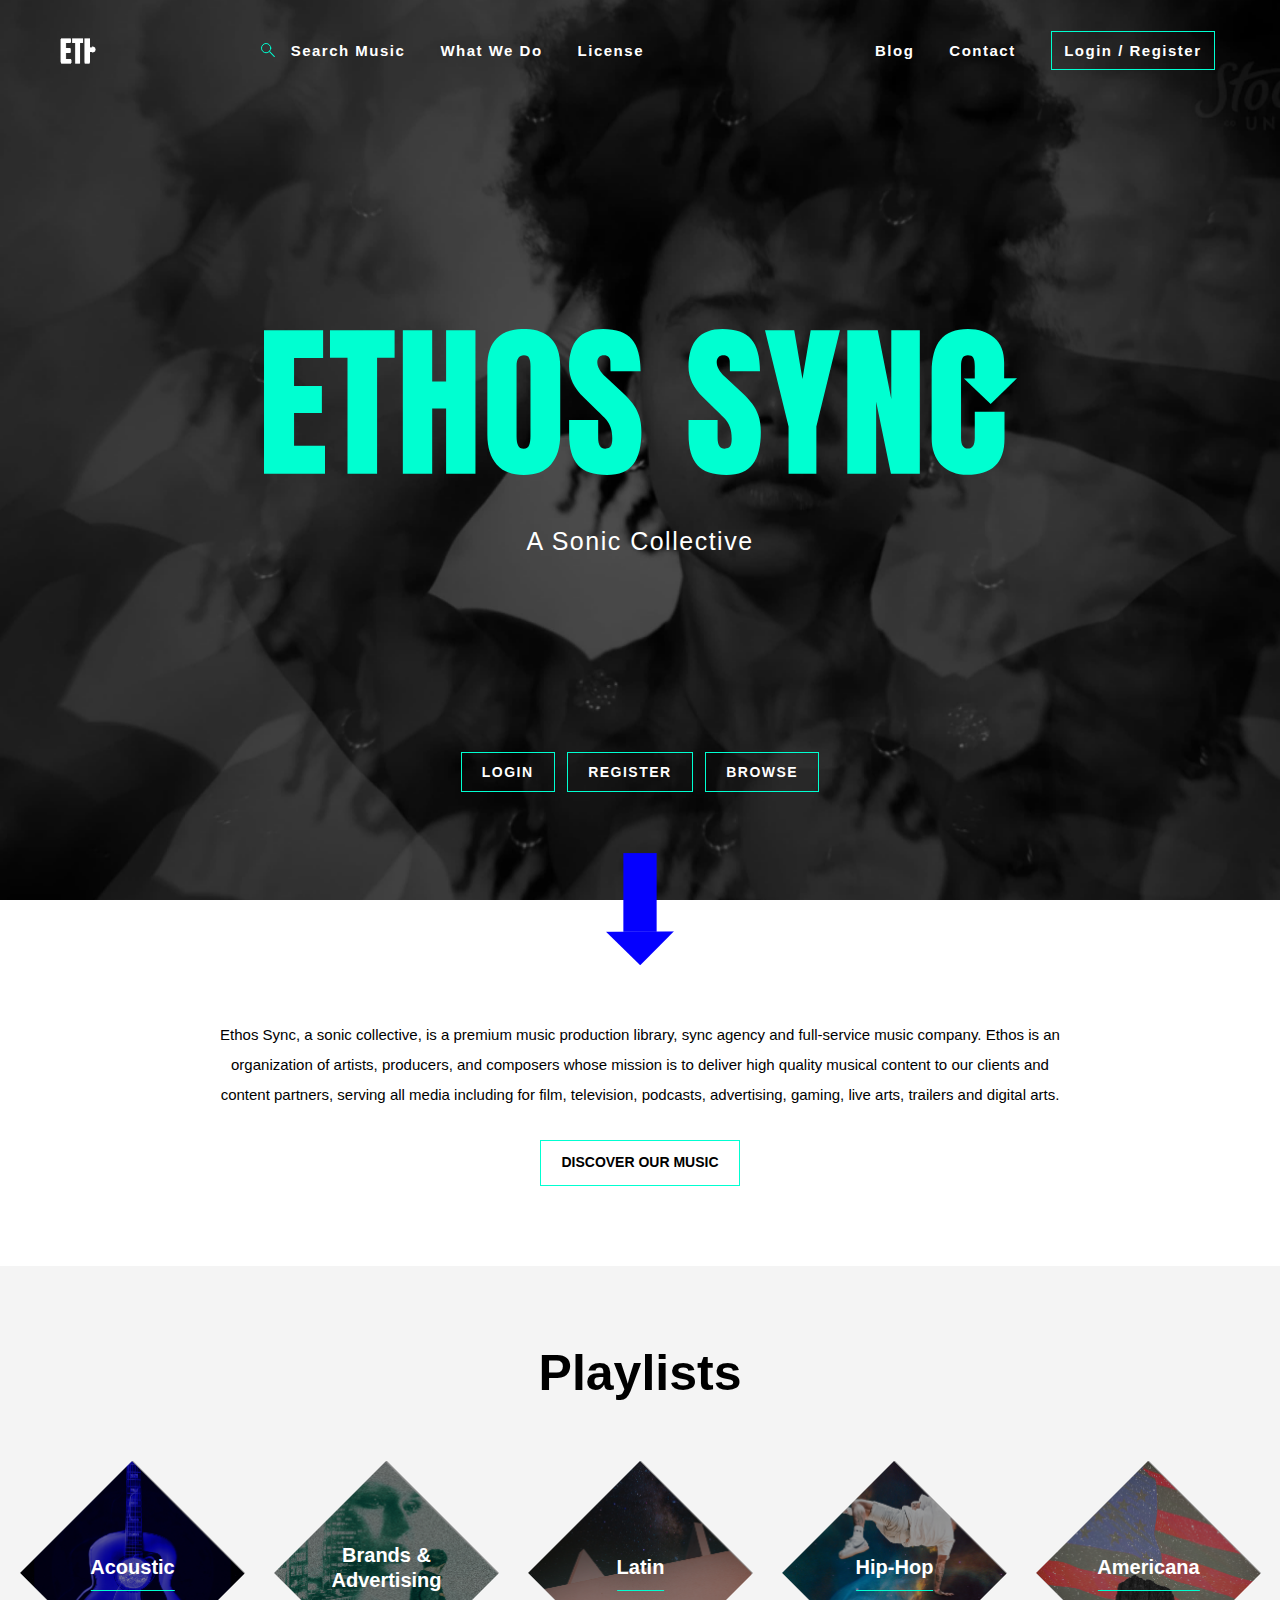
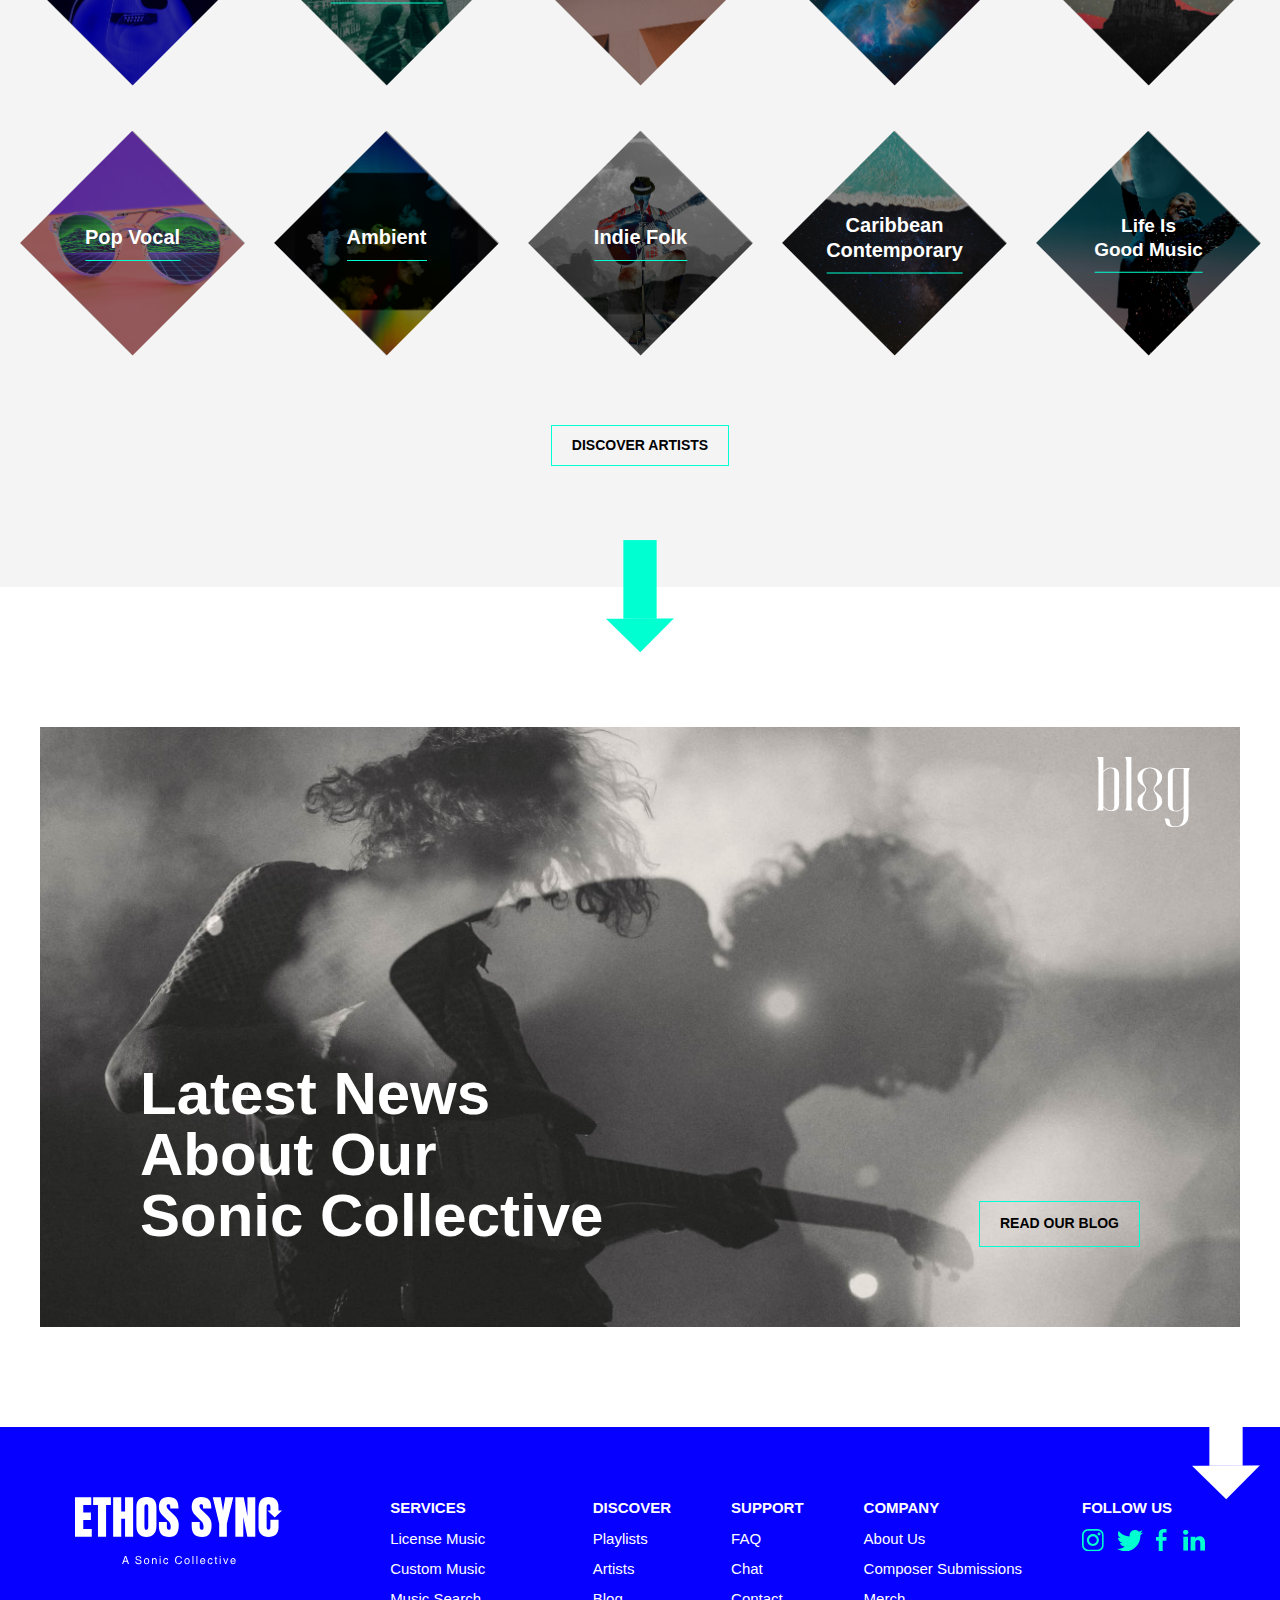
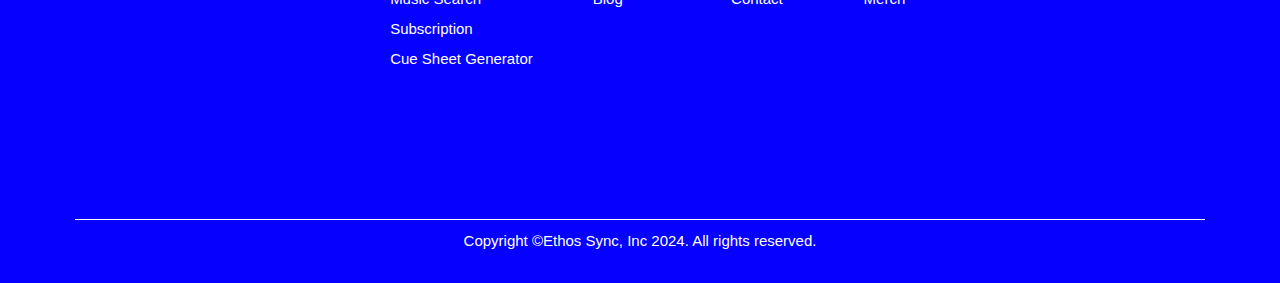
==== commit d542438b: "minor edit" ====
--- a/index.html
+++ b/index.html
@@ -49,7 +49,7 @@
         <div class="nav--left">
           <div class="logo">
             <a href="/" class="home--link">
-              <svg width="151" height="30" viewBox="0 0 151 30" fill="none" xmlns="http://www.w3.org/2000/svg">
+              <!-- <svg width="151" height="30" viewBox="0 0 151 30" fill="none" xmlns="http://www.w3.org/2000/svg">
                 <g clip-path="url(#clip0_1_16)">
                 <path d="M151 10.0995L145.713 15.4303L140.355 10.1785" fill="white"/>
                 <path d="M0 29.7189V0.272217H11.8544V5.96308H6.0287V11.6891H11.6072V17.2394H6.0287V23.9929H12.2339V29.7189H0Z" fill="white"/>
@@ -67,7 +67,8 @@
                 <rect width="151" height="30" fill="white"/>
                 </clipPath>
                 </defs>
-              </svg>
+              </svg> -->
+              <img src="/assets/Ethos_Sync_logo_animation-white.gif" alt="">
             </a>
               
           </div>
